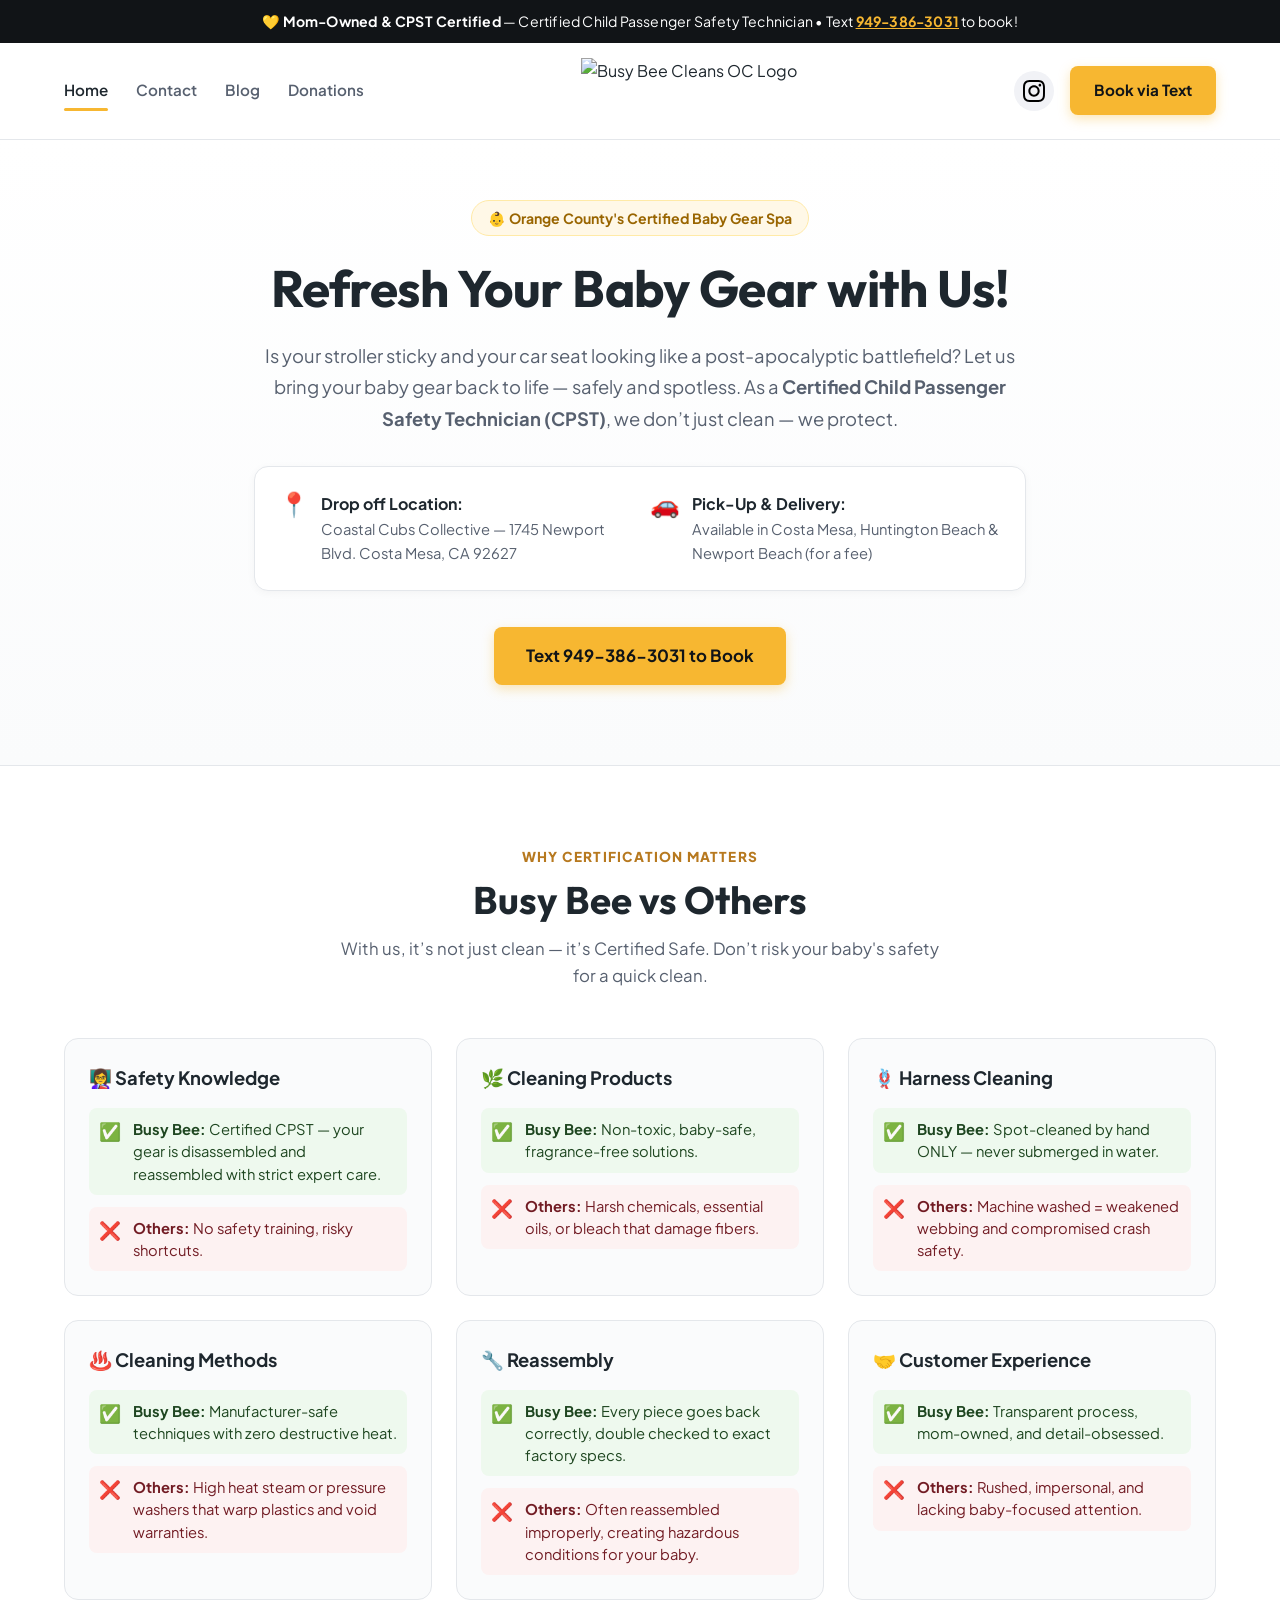
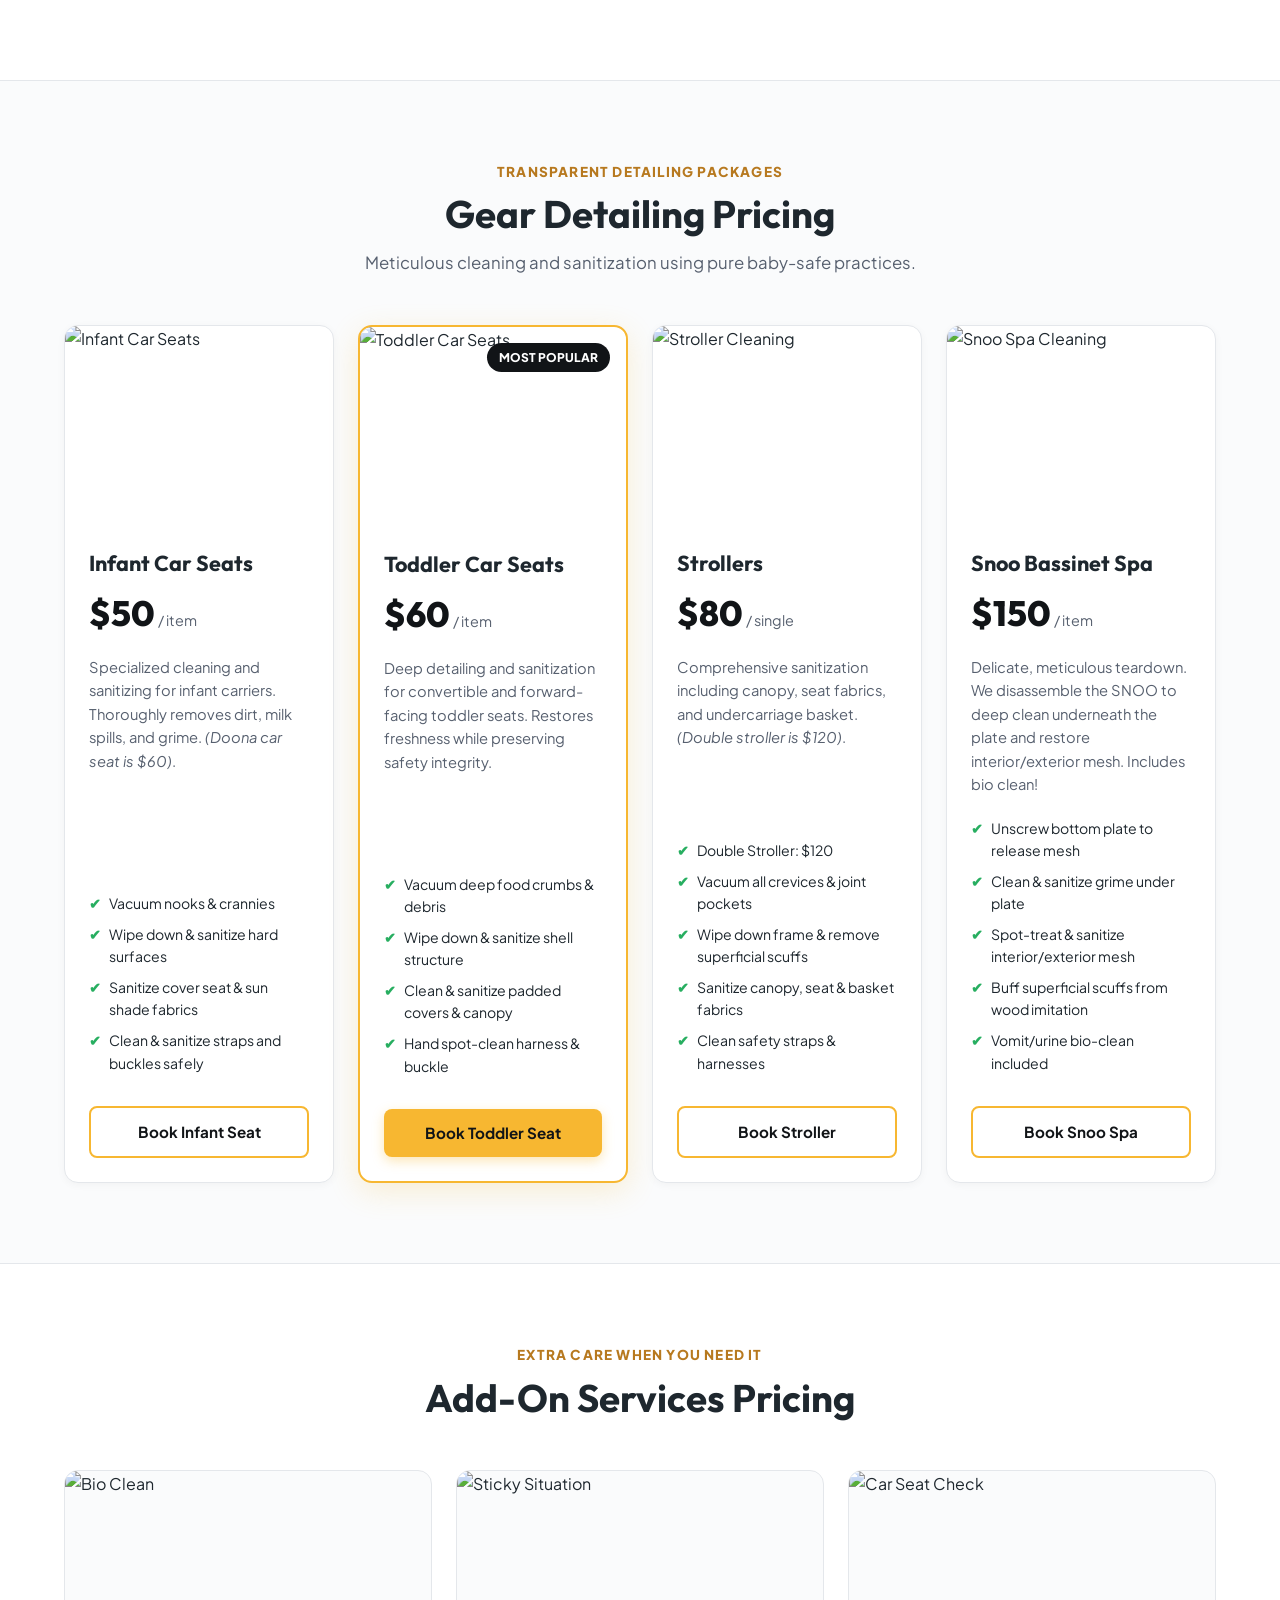
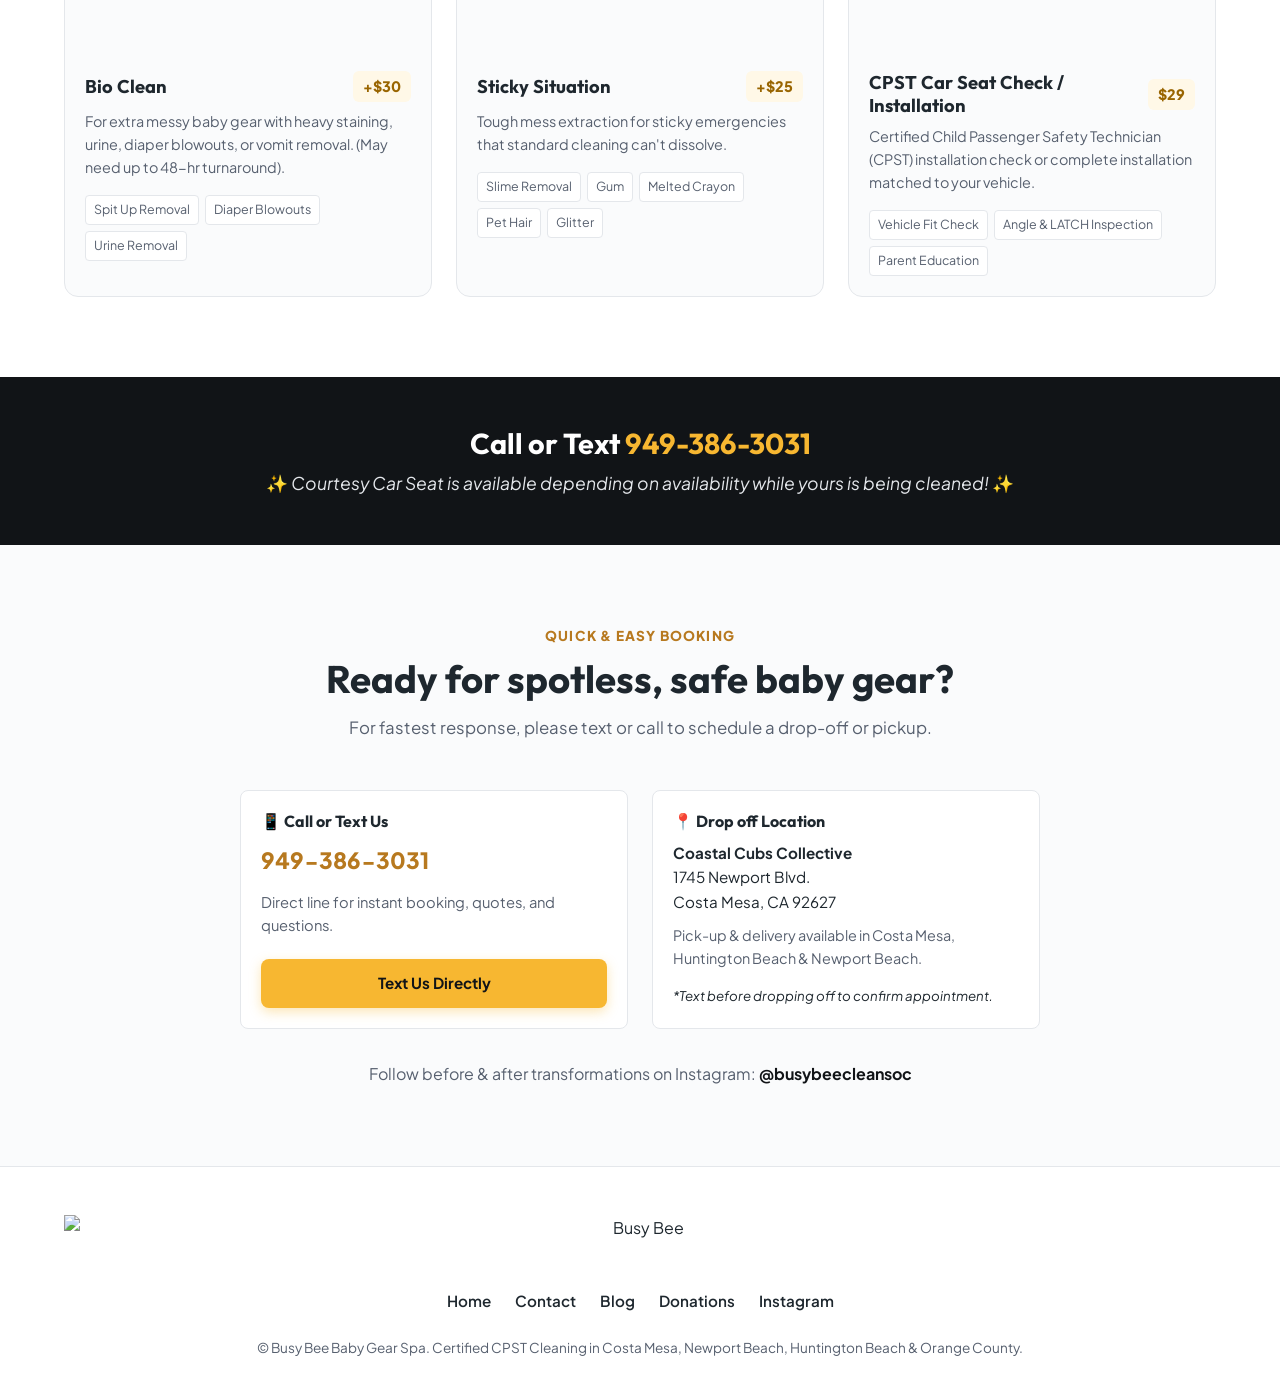
==== index.html @ 7a84a3b1 "Add Microsoft Clarity tracking script" ====
<!DOCTYPE html>
<html lang="en">
<head>
  <meta charset="UTF-8" />
  <meta name="viewport" content="width=device-width, initial-scale=1.0" />
  <title>Busy Bee Baby Gear Spa | Certified Baby Equipment Cleaning Costa Mesa & OC</title>
  <meta name="description" content="Certified CPST baby gear cleaning services in Costa Mesa, Newport Beach, and Huntington Beach. Safe, non-toxic deep cleaning for strollers, car seats, snoos, and cribs." />
  <meta name="keywords" content="baby equipment cleaning, stroller cleaning Costa Mesa, car seat cleaning Orange County, CPST certified cleaning, Snoo cleaning" />
  <link rel="canonical" href="https://busybeecleansoc.com/" />
  
  <!-- Open Graph / Meta -->
  <meta property="og:type" content="website" />
  <meta property="og:url" content="https://busybeecleansoc.com/" />
  <meta property="og:title" content="Busy Bee Baby Gear Spa | Professional Cleaning Services" />
  <meta property="og:description" content="Certified CPST baby gear cleaning services. We use non-toxic, baby-safe products and follow manufacturer-certified safety protocols." />
  <meta property="og:image" content="https://images.unsplash.com/photo-1519689680058-324335c77eba?crop=entropy&cs=tinysrgb&fit=max&fm=jpg&q=80&w=1080" />
  
  <!-- Google tag (gtag.js) -->
  <script async src="https://www.googletagmanager.com/gtag/js?id=G-341BPXDMFZ"></script>
  <script>
    window.dataLayer = window.dataLayer || [];
    function gtag(){dataLayer.push(arguments);}
    gtag('js', new Date());
    gtag('config', 'G-341BPXDMFZ');
  </script>

  <!-- Google Fonts -->
  <link rel="preconnect" href="https://fonts.googleapis.com">
  <link rel="preconnect" href="https://fonts.gstatic.com" crossorigin>
  <link href="https://fonts.googleapis.com/css2?family=Plus+Jakarta+Sans:wght@400;500;600;700;800&family=Outfit:wght@500;600;700;800&display=swap" rel="stylesheet">
  <link rel="stylesheet" href="./styles.css" />

  <!-- Microsoft Clarity -->
  <script type="text/javascript">
    (function(c,l,a,r,i,t,y){
        c[a]=c[a]||function(){(c[a].q=c[a].q||[]).push(arguments)};
        t=l.createElement(r);t.async=1;t.src="https://www.clarity.ms/tag/"+i;
        y=l.getElementsByTagName(r)[0];y.parentNode.insertBefore(t,y);
    })(window, document, "clarity", "script", "ygqtjkkoko");
  </script>
</head>
<body>

  <!-- Top Announcement Bar -->
  <div class="top-announcement">
    <span>💛 <strong>Mom-Owned & CPST Certified</strong> — Certified Child Passenger Safety Technician • Text <a href="tel:9493863031">949-386-3031</a> to book!</span>
  </div>

  <!-- Header -->
  <header class="site-header">
    <div class="header-inner container">
      <nav class="nav-left">
        <a href="./index.html" class="nav-link active">Home</a>
        <a href="./contact.html" class="nav-link">Contact</a>
        <a href="./blog.html" class="nav-link">Blog</a>
        <a href="./donations.html" class="nav-link">Donations</a>
      </nav>
      
      <div class="header-logo">
        <a href="./index.html">
          <img src="https://cdn.durable.co/blocks/28AKVZ2sWDUsj8Bjzr8M0euiRA4vKCiWntNMfsAtan6Ml1AFTPTi9prSGbCgf4ir.png" alt="Busy Bee Cleans OC Logo" class="main-logo" />
        </a>
      </div>

      <div class="header-actions">
        <a href="https://www.instagram.com/busybeecleansoc" target="_blank" rel="noopener" class="social-btn" aria-label="Instagram">
          <svg viewBox="0 0 24 24" width="22" height="22" fill="currentColor">
            <path d="M12 2.163c3.204 0 3.584.012 4.85.07 3.252.148 4.771 1.691 4.919 4.919.058 1.265.069 1.645.069 4.849 0 3.205-.012 3.584-.069 4.849-.149 3.225-1.664 4.771-4.919 4.919-1.266.058-1.644.07-4.85.07-3.204 0-3.584-.012-4.849-.07-3.26-.149-4.771-1.699-4.919-4.92-.058-1.265-.07-1.644-.07-4.849 0-3.204.013-3.583.07-4.849.149-3.227 1.664-4.771 4.919-4.919 1.266-.057 1.645-.069 4.849-.069zm0-2.163c-3.259 0-3.667.014-4.947.072-4.358.2-6.78 2.618-6.98 6.98-.059 1.281-.073 1.689-.073 4.948 0 3.259.014 3.668.072 4.948.2 4.358 2.618 6.78 6.98 6.98 1.281.058 1.689.072 4.948.072 3.259 0 3.668-.014 4.948-.072 4.354-.2 6.782-2.618 6.979-6.98.059-1.28.073-1.689.073-4.948 0-3.259-.014-3.667-.072-4.947-.196-4.354-2.617-6.78-6.979-6.98-1.281-.059-1.69-.073-4.949-.073zm0 5.838c-3.403 0-6.162 2.759-6.162 6.162s2.759 6.163 6.162 6.163 6.162-2.759 6.162-6.163c0-3.403-2.759-6.162-6.162-6.162zm0 10.162c-2.209 0-4-1.79-4-4 0-2.209 1.791-4 4-4s4 1.791 4 4c0 2.21-1.791 4-4 4zm6.406-11.845c-.796 0-1.441.645-1.441 1.44s.645 1.44 1.441 1.44c.795 0 1.439-.645 1.439-1.44s-.644-1.44-1.439-1.44z"/>
          </svg>
        </a>
        <a href="sms:9493863031" class="btn btn-primary">Book via Text</a>
        <button class="mobile-toggle" aria-label="Toggle menu" onclick="toggleMenu()">
          <span></span><span></span><span></span>
        </button>
      </div>
    </div>
  </header>

  <!-- Mobile Drawer -->
  <div id="mobile-menu" class="mobile-menu">
    <a href="./index.html" class="mobile-nav-link">Home</a>
    <a href="./contact.html" class="mobile-nav-link">Contact</a>
    <a href="./blog.html" class="mobile-nav-link">Blog</a>
    <a href="./donations.html" class="mobile-nav-link">Donations</a>
    <a href="tel:9493863031" class="btn btn-primary mt-4">Call / Text 949-386-3031</a>
  </div>

  <!-- Hero Section -->
  <section class="hero-section">
    <div class="container hero-content">
      <div class="hero-badge">👶 Orange County's Certified Baby Gear Spa</div>
      <h1 class="hero-title">Refresh Your Baby Gear with Us!</h1>
      <p class="hero-subtitle">
        Is your stroller sticky and your car seat looking like a post-apocalyptic battlefield? 
        Let us bring your baby gear back to life — safely and spotless. As a <strong>Certified Child Passenger Safety Technician (CPST)</strong>, 
        we don’t just clean — we protect.
      </p>

      <div class="hero-details-card">
        <div class="detail-item">
          <div class="detail-icon">📍</div>
          <div>
            <strong>Drop off Location:</strong>
            <p>Coastal Cubs Collective — 1745 Newport Blvd. Costa Mesa, CA 92627</p>
          </div>
        </div>
        <div class="detail-item">
          <div class="detail-icon">🚗</div>
          <div>
            <strong>Pick-Up & Delivery:</strong>
            <p>Available in Costa Mesa, Huntington Beach & Newport Beach (for a fee)</p>
          </div>
        </div>
      </div>

      <div class="hero-cta-group">
        <a href="sms:9493863031" class="btn btn-primary btn-large">Text 949-386-3031 to Book</a>
      </div>
    </div>
  </section>

  <!-- Value Comparison: Busy Bee vs Others -->
  <section class="section comparison-section">
    <div class="container">
      <div class="section-heading text-center">
        <span class="eyebrow">Why Certification Matters</span>
        <h2>Busy Bee vs Others</h2>
        <p class="section-desc">With us, it’s not just clean — it’s Certified Safe. Don’t risk your baby's safety for a quick clean.</p>
      </div>

      <div class="comparison-grid">
        <div class="comp-card">
          <div class="comp-header">👩‍🏫 Safety Knowledge</div>
          <div class="comp-row row-good">
            <span class="icon">✅</span>
            <div><strong>Busy Bee:</strong> Certified CPST — your gear is disassembled and reassembled with strict expert care.</div>
          </div>
          <div class="comp-row row-bad">
            <span class="icon">❌</span>
            <div><strong>Others:</strong> No safety training, risky shortcuts.</div>
          </div>
        </div>

        <div class="comp-card">
          <div class="comp-header">🌿 Cleaning Products</div>
          <div class="comp-row row-good">
            <span class="icon">✅</span>
            <div><strong>Busy Bee:</strong> Non-toxic, baby-safe, fragrance-free solutions.</div>
          </div>
          <div class="comp-row row-bad">
            <span class="icon">❌</span>
            <div><strong>Others:</strong> Harsh chemicals, essential oils, or bleach that damage fibers.</div>
          </div>
        </div>

        <div class="comp-card">
          <div class="comp-header">🪢 Harness Cleaning</div>
          <div class="comp-row row-good">
            <span class="icon">✅</span>
            <div><strong>Busy Bee:</strong> Spot-cleaned by hand ONLY — never submerged in water.</div>
          </div>
          <div class="comp-row row-bad">
            <span class="icon">❌</span>
            <div><strong>Others:</strong> Machine washed = weakened webbing and compromised crash safety.</div>
          </div>
        </div>

        <div class="comp-card">
          <div class="comp-header">♨️ Cleaning Methods</div>
          <div class="comp-row row-good">
            <span class="icon">✅</span>
            <div><strong>Busy Bee:</strong> Manufacturer-safe techniques with zero destructive heat.</div>
          </div>
          <div class="comp-row row-bad">
            <span class="icon">❌</span>
            <div><strong>Others:</strong> High heat steam or pressure washers that warp plastics and void warranties.</div>
          </div>
        </div>

        <div class="comp-card">
          <div class="comp-header">🔧 Reassembly</div>
          <div class="comp-row row-good">
            <span class="icon">✅</span>
            <div><strong>Busy Bee:</strong> Every piece goes back correctly, double checked to exact factory specs.</div>
          </div>
          <div class="comp-row row-bad">
            <span class="icon">❌</span>
            <div><strong>Others:</strong> Often reassembled improperly, creating hazardous conditions for your baby.</div>
          </div>
        </div>

        <div class="comp-card">
          <div class="comp-header">🤝 Customer Experience</div>
          <div class="comp-row row-good">
            <span class="icon">✅</span>
            <div><strong>Busy Bee:</strong> Transparent process, mom-owned, and detail-obsessed.</div>
          </div>
          <div class="comp-row row-bad">
            <span class="icon">❌</span>
            <div><strong>Others:</strong> Rushed, impersonal, and lacking baby-focused attention.</div>
          </div>
        </div>
      </div>
    </div>
  </section>

  <!-- Pricing: Gear Detailing -->
  <section class="section pricing-section" id="pricing">
    <div class="container">
      <div class="section-heading text-center">
        <span class="eyebrow">Transparent Detailing Packages</span>
        <h2>Gear Detailing Pricing</h2>
        <p class="section-desc">Meticulous cleaning and sanitization using pure baby-safe practices.</p>
      </div>

      <div class="pricing-grid">
        <!-- Infant Car Seat -->
        <div class="pricing-card">
          <div class="card-image-wrap">
            <img src="https://cdn.durable.co/blocks/d2jjRjwr4t1OTMLpXF4YUn6odk3sDt5ne4HqiVOfdQAxoqMBMV0mCnWpYbmm5xbf.jpg" alt="Infant Car Seats" loading="lazy" />
          </div>
          <div class="card-body">
            <h3>Infant Car Seats</h3>
            <div class="price-tag"><span class="amount">$50</span> <span class="unit">/ item</span></div>
            <p class="card-desc">
              Specialized cleaning and sanitizing for infant carriers. Thoroughly removes dirt, milk spills, and grime. <em>(Doona car seat is $60)</em>.
            </p>
            <ul class="feature-list">
              <li><span>✔</span> Vacuum nooks & crannies</li>
              <li><span>✔</span> Wipe down & sanitize hard surfaces</li>
              <li><span>✔</span> Sanitize cover seat & sun shade fabrics</li>
              <li><span>✔</span> Clean & sanitize straps and buckles safely</li>
            </ul>
            <a href="sms:9493863031" class="btn btn-outline">Book Infant Seat</a>
          </div>
        </div>

        <!-- Toddler Car Seats (Popular) -->
        <div class="pricing-card popular">
          <div class="popular-badge">Most Popular</div>
          <div class="card-image-wrap">
            <img src="https://cdn.durable.co/blocks/1eOymMczJIuN725jxO0U2B8nxcJRxAngTensGQr8ImIXENREZgV48aEiQdgNBwCC.jpg" alt="Toddler Car Seats" loading="lazy" />
          </div>
          <div class="card-body">
            <h3>Toddler Car Seats</h3>
            <div class="price-tag"><span class="amount">$60</span> <span class="unit">/ item</span></div>
            <p class="card-desc">
              Deep detailing and sanitization for convertible and forward-facing toddler seats. Restores freshness while preserving safety integrity.
            </p>
            <ul class="feature-list">
              <li><span>✔</span> Vacuum deep food crumbs & debris</li>
              <li><span>✔</span> Wipe down & sanitize shell structure</li>
              <li><span>✔</span> Clean & sanitize padded covers & canopy</li>
              <li><span>✔</span> Hand spot-clean harness & buckle</li>
            </ul>
            <a href="sms:9493863031" class="btn btn-primary">Book Toddler Seat</a>
          </div>
        </div>

        <!-- Strollers -->
        <div class="pricing-card">
          <div class="card-image-wrap">
            <img src="https://cdn.durable.co/shutterstock/33AwaLnCuQPc9W00zqOV2bwp4Wi4vW8etKSN3DlF9SyJN85ew8olM14us7FgpLUx.jpeg" alt="Stroller Cleaning" loading="lazy" />
          </div>
          <div class="card-body">
            <h3>Strollers</h3>
            <div class="price-tag"><span class="amount">$80</span> <span class="unit">/ single</span></div>
            <p class="card-desc">
              Comprehensive sanitization including canopy, seat fabrics, and undercarriage basket. <em>(Double stroller is $120)</em>.
            </p>
            <ul class="feature-list">
              <li><span>✔</span> Double Stroller: $120</li>
              <li><span>✔</span> Vacuum all crevices & joint pockets</li>
              <li><span>✔</span> Wipe down frame & remove superficial scuffs</li>
              <li><span>✔</span> Sanitize canopy, seat & basket fabrics</li>
              <li><span>✔</span> Clean safety straps & harnesses</li>
            </ul>
            <a href="sms:9493863031" class="btn btn-outline">Book Stroller</a>
          </div>
        </div>

        <!-- Snoo -->
        <div class="pricing-card">
          <div class="card-image-wrap">
            <img src="https://cdn.durable.co/blocks/27ftKkKa0TwrlsmPWKxcFL5yUzgQ2AdTF2jegET4Aws0MLjSxGfGQswszTuFN6gg.jpg" alt="Snoo Spa Cleaning" loading="lazy" />
          </div>
          <div class="card-body">
            <h3>Snoo Bassinet Spa</h3>
            <div class="price-tag"><span class="amount">$150</span> <span class="unit">/ item</span></div>
            <p class="card-desc">
              Delicate, meticulous teardown. We disassemble the SNOO to deep clean underneath the plate and restore interior/exterior mesh. Includes bio clean!
            </p>
            <ul class="feature-list">
              <li><span>✔</span> Unscrew bottom plate to release mesh</li>
              <li><span>✔</span> Clean & sanitize grime under plate</li>
              <li><span>✔</span> Spot-treat & sanitize interior/exterior mesh</li>
              <li><span>✔</span> Buff superficial scuffs from wood imitation</li>
              <li><span>✔</span> Vomit/urine bio-clean included</li>
            </ul>
            <a href="sms:9493863031" class="btn btn-outline">Book Snoo Spa</a>
          </div>
        </div>
      </div>
    </div>
  </section>

  <!-- Add-On Services -->
  <section class="section addons-section">
    <div class="container">
      <div class="section-heading text-center">
        <span class="eyebrow">Extra Care When You Need It</span>
        <h2>Add-On Services Pricing</h2>
      </div>

      <div class="addons-grid">
        <div class="addon-card">
          <div class="addon-img">
            <img src="https://cdn.durable.co/shutterstock/2eyTyYD7MXh7r5wW90yB9PFDH2bBXr9usQzQE4IgHAVuxyK82yzMaTs9ADekj2Y5.jpeg" alt="Bio Clean" loading="lazy" />
          </div>
          <div class="addon-info">
            <div class="addon-top">
              <h4>Bio Clean</h4>
              <span class="badge-price">+$30</span>
            </div>
            <p>For extra messy baby gear with heavy staining, urine, diaper blowouts, or vomit removal. (May need up to 48-hr turnaround).</p>
            <div class="tags">
              <span>Spit Up Removal</span>
              <span>Diaper Blowouts</span>
              <span>Urine Removal</span>
            </div>
          </div>
        </div>

        <div class="addon-card">
          <div class="addon-img">
            <img src="https://cdn.durable.co/shutterstock/1sl7xJdssZnuFZi3bnlN9O4yhsyWcHH90nHULEPbmAgEFvAHXUHg04d9ld9toAVp.jpeg" alt="Sticky Situation" loading="lazy" />
          </div>
          <div class="addon-info">
            <div class="addon-top">
              <h4>Sticky Situation</h4>
              <span class="badge-price">+$25</span>
            </div>
            <p>Tough mess extraction for sticky emergencies that standard cleaning can't dissolve.</p>
            <div class="tags">
              <span>Slime Removal</span>
              <span>Gum</span>
              <span>Melted Crayon</span>
              <span>Pet Hair</span>
              <span>Glitter</span>
            </div>
          </div>
        </div>

        <div class="addon-card">
          <div class="addon-img">
            <img src="https://cdn.durable.co/getty/27nIFWDNo3VWvzxk5gu3bMCJnEpG0WJCSCRUZNAVEUyLbUqHy0ffRnuZiEShe6kM.jpeg" alt="Car Seat Check" loading="lazy" />
          </div>
          <div class="addon-info">
            <div class="addon-top">
              <h4>CPST Car Seat Check / Installation</h4>
              <span class="badge-price">$29</span>
            </div>
            <p>Certified Child Passenger Safety Technician (CPST) installation check or complete installation matched to your vehicle.</p>
            <div class="tags">
              <span>Vehicle Fit Check</span>
              <span>Angle & LATCH Inspection</span>
              <span>Parent Education</span>
            </div>
          </div>
        </div>
      </div>
    </div>
  </section>

  <!-- Courtesy Banner -->
  <section class="courtesy-banner">
    <div class="container text-center">
      <h3>Call or Text <a href="tel:9493863031">949-386-3031</a></h3>
      <p>✨ <em>Courtesy Car Seat is available depending on availability while yours is being cleaned!</em> ✨</p>
    </div>
  </section>

  <!-- Contact & Dropoff -->
  <section class="section contact-section" id="contact">
    <div class="container">
      <div class="section-heading text-center">
        <span class="eyebrow">Quick & Easy Booking</span>
        <h2>Ready for spotless, safe baby gear?</h2>
        <p class="section-desc">For fastest response, please text or call to schedule a drop-off or pickup.</p>
      </div>

      <div style="max-width: 800px; margin: 0 auto; display: grid; grid-template-columns: repeat(auto-fit, minmax(280px, 1fr)); gap: 24px;">
        <div class="contact-box" style="margin-bottom: 0; display: flex; flex-direction: column; justify-content: space-between;">
          <div>
            <h4>📱 Call or Text Us</h4>
            <p style="font-size: 1.4rem; font-weight: 800; margin: 12px 0;"><a href="tel:9493863031" style="color: #b7791f;">949-386-3031</a></p>
            <p style="color: var(--text-muted); font-size: 0.92rem;">Direct line for instant booking, quotes, and questions.</p>
          </div>
          <div style="margin-top: 16px;">
            <a href="sms:9493863031" class="btn btn-primary btn-block">Text Us Directly</a>
          </div>
        </div>

        <div class="contact-box" style="margin-bottom: 0;">
          <h4>📍 Drop off Location</h4>
          <p style="margin: 10px 0;"><strong>Coastal Cubs Collective</strong><br>1745 Newport Blvd.<br>Costa Mesa, CA 92627</p>
          <p style="color: var(--text-muted); font-size: 0.9rem; margin-bottom: 12px;">
            Pick-up & delivery available in Costa Mesa, Huntington Beach & Newport Beach.
          </p>
          <small><em>*Text before dropping off to confirm appointment.</em></small>
        </div>
      </div>

      <div class="text-center" style="margin-top: 32px;">
        <p style="font-size: 1rem; color: var(--text-muted);">
          Follow before & after transformations on Instagram: 
          <a href="https://www.instagram.com/busybeecleansoc" target="_blank" rel="noopener" style="font-weight: 700; color: #111417;">@busybeecleansoc</a>
        </p>
      </div>
    </div>
  </section>

  <!-- Footer -->
  <footer class="site-footer">
    <div class="container footer-content">
      <img src="https://cdn.durable.co/blocks/28AKVZ2sWDUsj8Bjzr8M0euiRA4vKCiWntNMfsAtan6Ml1AFTPTi9prSGbCgf4ir.png" alt="Busy Bee" class="footer-logo" />
      <div class="footer-links">
        <a href="./index.html">Home</a>
        <a href="./contact.html">Contact</a>
        <a href="./blog.html">Blog</a>
        <a href="./donations.html">Donations</a>
        <a href="https://instagram.com/busybeecleansoc" target="_blank" rel="noopener">Instagram</a>
      </div>
      <p class="footer-copy">© Busy Bee Baby Gear Spa. Certified CPST Cleaning in Costa Mesa, Newport Beach, Huntington Beach & Orange County.</p>
    </div>
  </footer>

  <script src="./script.js"></script>
</body>
</html>
---- styles.css ----
/* =========================================================
   Design System & Modern Styling for Busy Bee Cleans OC
   ========================================================= */

:root {
  --primary-color: #f7b731;
  --primary-hover: #e1a320;
  --primary-light: #fff8e7;
  --text-main: #1e272e;
  --text-muted: #57606f;
  --bg-page: #fafbfc;
  --bg-surface: #ffffff;
  --border-color: #e4e7eb;
  --badge-bg: #fff3cd;
  --badge-text: #856404;
  --accent-dark: #1e2022;
  --radius-sm: 8px;
  --radius-md: 14px;
  --radius-lg: 24px;
  --shadow-sm: 0 2px 8px rgba(0, 0, 0, 0.04);
  --shadow-md: 0 8px 24px rgba(0, 0, 0, 0.08);
  --shadow-lg: 0 16px 40px rgba(0, 0, 0, 0.12);
  --transition: all 0.25s ease-in-out;
}

*, *::before, *::after {
  box-sizing: border-box;
  margin: 0;
  padding: 0;
}

body {
  font-family: 'Plus Jakarta Sans', -apple-system, BlinkMacSystemFont, sans-serif;
  color: var(--text-main);
  background-color: var(--bg-page);
  line-height: 1.6;
  -webkit-font-smoothing: antialiased;
}

h1, h2, h3, h4 {
  font-family: 'Outfit', sans-serif;
  font-weight: 700;
  color: var(--text-main);
  line-height: 1.25;
}

a {
  color: inherit;
  text-decoration: none;
  transition: var(--transition);
}

img {
  max-width: 100%;
  display: block;
}

.container {
  width: 100%;
  max-width: 1200px;
  margin: 0 auto;
  padding: 0 24px;
}

/* --- Top Announcement --- */
.top-announcement {
  background: #111417;
  color: #ffffff;
  font-size: 0.88rem;
  padding: 10px 16px;
  text-align: center;
  letter-spacing: 0.2px;
}
.top-announcement a {
  color: var(--primary-color);
  font-weight: 700;
  text-decoration: underline;
}

/* --- Header --- */
.site-header {
  background: rgba(255, 255, 255, 0.95);
  backdrop-filter: blur(10px);
  position: sticky;
  top: 0;
  z-index: 100;
  border-bottom: 1px solid var(--border-color);
}
.header-inner {
  display: flex;
  align-items: center;
  justify-content: space-between;
  height: 96px;
}
.nav-left {
  display: flex;
  gap: 28px;
}
.nav-link {
  font-weight: 600;
  font-size: 0.95rem;
  color: var(--text-muted);
  position: relative;
  padding: 8px 0;
}
.nav-link:hover, .nav-link.active {
  color: var(--text-main);
}
.nav-link.active::after {
  content: '';
  position: absolute;
  bottom: 0;
  left: 0;
  width: 100%;
  height: 3px;
  background: var(--primary-color);
  border-radius: 2px;
}
.main-logo {
  height: 65px;
  object-fit: contain;
}
.header-actions {
  display: flex;
  align-items: center;
  gap: 16px;
}
.social-btn {
  display: inline-flex;
  align-items: center;
  justify-content: center;
  width: 40px;
  height: 40px;
  border-radius: 50%;
  background: #f1f2f6;
  color: #000;
  transition: var(--transition);
}
.social-btn:hover {
  background: #e4e7eb;
  transform: translateY(-2px);
}
.mobile-toggle {
  display: none;
  background: none;
  border: none;
  cursor: pointer;
  padding: 8px;
}
.mobile-toggle span {
  display: block;
  width: 24px;
  height: 2.5px;
  background: var(--text-main);
  margin: 5px 0;
  border-radius: 2px;
}

/* Mobile Menu */
.mobile-menu {
  display: none;
  flex-direction: column;
  background: #ffffff;
  padding: 24px;
  border-bottom: 1px solid var(--border-color);
}
.mobile-menu.open {
  display: flex;
}
.mobile-nav-link {
  padding: 12px 0;
  font-size: 1.1rem;
  font-weight: 600;
  border-bottom: 1px solid #f1f2f6;
}

/* --- Buttons --- */
.btn {
  display: inline-flex;
  align-items: center;
  justify-content: center;
  padding: 12px 24px;
  border-radius: var(--radius-sm);
  font-weight: 700;
  font-size: 0.95rem;
  cursor: pointer;
  border: none;
  transition: var(--transition);
}
.btn-primary {
  background: var(--primary-color);
  color: #111417;
  box-shadow: 0 4px 12px rgba(247, 183, 49, 0.35);
}
.btn-primary:hover {
  background: var(--primary-hover);
  transform: translateY(-2px);
  box-shadow: 0 6px 18px rgba(247, 183, 49, 0.45);
}
.btn-secondary {
  background: #f1f2f6;
  color: var(--text-main);
}
.btn-secondary:hover {
  background: #e4e7eb;
}
.btn-outline {
  background: transparent;
  border: 2px solid var(--primary-color);
  color: #111417;
}
.btn-outline:hover {
  background: var(--primary-color);
}
.btn-large {
  padding: 16px 32px;
  font-size: 1.05rem;
}
.btn-block {
  width: 100%;
}

/* --- Hero Section --- */
.hero-section {
  padding: 60px 0 80px;
  background: linear-gradient(180deg, #ffffff 0%, var(--bg-page) 100%);
  text-align: center;
}
.hero-content {
  max-width: 820px;
}
.hero-badge {
  display: inline-block;
  background: var(--primary-light);
  color: #996500;
  border: 1px solid #ffeaa7;
  font-weight: 700;
  font-size: 0.88rem;
  padding: 6px 16px;
  border-radius: 50px;
  margin-bottom: 20px;
}
.hero-title {
  font-size: 3.2rem;
  letter-spacing: -0.5px;
  margin-bottom: 20px;
}
.hero-subtitle {
  font-size: 1.15rem;
  color: var(--text-muted);
  line-height: 1.7;
  margin-bottom: 32px;
}
.hero-details-card {
  background: #ffffff;
  border: 1px solid var(--border-color);
  border-radius: var(--radius-md);
  padding: 24px;
  margin: 0 auto 36px;
  display: grid;
  grid-template-columns: 1fr 1fr;
  gap: 20px;
  text-align: left;
  box-shadow: var(--shadow-sm);
}
.detail-item {
  display: flex;
  gap: 12px;
  align-items: flex-start;
}
.detail-icon {
  font-size: 1.5rem;
  line-height: 1;
}
.detail-item p {
  color: var(--text-muted);
  font-size: 0.92rem;
  margin-top: 2px;
}
.hero-cta-group {
  display: flex;
  justify-content: center;
  gap: 16px;
  flex-wrap: wrap;
}

/* --- Common Sections --- */
.section {
  padding: 80px 0;
}
.section-heading {
  margin-bottom: 48px;
}
.text-center {
  text-align: center;
}
.eyebrow {
  display: block;
  text-transform: uppercase;
  font-size: 0.85rem;
  font-weight: 800;
  letter-spacing: 1.2px;
  color: #b7791f;
  margin-bottom: 8px;
}
.section-heading h2 {
  font-size: 2.4rem;
  margin-bottom: 12px;
}
.section-desc {
  color: var(--text-muted);
  font-size: 1.05rem;
  max-width: 620px;
  margin: 0 auto;
}

/* --- Comparison Section --- */
.comparison-section {
  background: #ffffff;
  border-top: 1px solid var(--border-color);
  border-bottom: 1px solid var(--border-color);
}
.comparison-grid {
  display: grid;
  grid-template-columns: repeat(auto-fit, minmax(320px, 1fr));
  gap: 24px;
}
.comp-card {
  background: var(--bg-page);
  border: 1px solid var(--border-color);
  border-radius: var(--radius-md);
  padding: 24px;
}
.comp-header {
  font-weight: 700;
  font-size: 1.15rem;
  margin-bottom: 16px;
  color: var(--text-main);
}
.comp-row {
  display: flex;
  gap: 12px;
  font-size: 0.92rem;
  margin-bottom: 12px;
  line-height: 1.5;
}
.comp-row .icon {
  font-size: 1.1rem;
  flex-shrink: 0;
}
.row-good {
  color: #1e4620;
  background: #eef9ee;
  padding: 10px;
  border-radius: var(--radius-sm);
}
.row-bad {
  color: #721c24;
  background: #fdf2f2;
  padding: 10px;
  border-radius: var(--radius-sm);
  margin-bottom: 0;
}

/* --- Pricing Section --- */
.pricing-grid {
  display: grid;
  grid-template-columns: repeat(auto-fit, minmax(260px, 1fr));
  gap: 24px;
  align-items: stretch;
}
.pricing-card {
  background: #ffffff;
  border: 1px solid var(--border-color);
  border-radius: var(--radius-md);
  overflow: hidden;
  display: flex;
  flex-direction: column;
  transition: var(--transition);
  position: relative;
  box-shadow: var(--shadow-sm);
}
.pricing-card:hover {
  transform: translateY(-6px);
  box-shadow: var(--shadow-md);
}
.pricing-card.popular {
  border: 2px solid var(--primary-color);
  box-shadow: 0 8px 30px rgba(247, 183, 49, 0.2);
}
.popular-badge {
  position: absolute;
  top: 16px;
  right: 16px;
  background: #111417;
  color: #fff;
  font-size: 0.75rem;
  font-weight: 800;
  text-transform: uppercase;
  padding: 5px 12px;
  border-radius: 50px;
  z-index: 2;
}
.card-image-wrap {
  height: 200px;
  overflow: hidden;
  position: relative;
}
.card-image-wrap img {
  width: 100%;
  height: 100%;
  object-fit: cover;
  transition: transform 0.4s ease;
}
.pricing-card:hover .card-image-wrap img {
  transform: scale(1.05);
}
.card-body {
  padding: 24px;
  display: flex;
  flex-direction: column;
  flex-grow: 1;
}
.card-body h3 {
  font-size: 1.35rem;
  margin-bottom: 8px;
}
.price-tag {
  margin-bottom: 14px;
}
.price-tag .amount {
  font-family: 'Outfit', sans-serif;
  font-size: 2.2rem;
  font-weight: 800;
  color: #111417;
}
.price-tag .unit {
  font-size: 0.9rem;
  color: var(--text-muted);
}
.card-desc {
  font-size: 0.92rem;
  color: var(--text-muted);
  margin-bottom: 20px;
  flex-grow: 1;
}
.feature-list {
  list-style: none;
  margin-bottom: 24px;
}
.feature-list li {
  font-size: 0.88rem;
  margin-bottom: 8px;
  display: flex;
  align-items: flex-start;
  gap: 8px;
  color: var(--text-main);
}
.feature-list li span {
  color: #27ae60;
  font-weight: 800;
}

/* --- Add-ons --- */
.addons-section {
  background: #ffffff;
  border-top: 1px solid var(--border-color);
}
.addons-grid {
  display: grid;
  grid-template-columns: repeat(auto-fit, minmax(320px, 1fr));
  gap: 24px;
}
.addon-card {
  background: var(--bg-page);
  border: 1px solid var(--border-color);
  border-radius: var(--radius-md);
  overflow: hidden;
  display: flex;
  flex-direction: column;
}
.addon-img {
  height: 180px;
}
.addon-img img {
  width: 100%;
  height: 100%;
  object-fit: cover;
}
.addon-info {
  padding: 20px;
}
.addon-top {
  display: flex;
  justify-content: space-between;
  align-items: center;
  margin-bottom: 8px;
}
.addon-top h4 {
  font-size: 1.15rem;
}
.badge-price {
  background: var(--primary-light);
  color: #996500;
  font-weight: 800;
  padding: 4px 10px;
  border-radius: 6px;
  font-size: 0.9rem;
}
.addon-info p {
  color: var(--text-muted);
  font-size: 0.9rem;
  margin-bottom: 16px;
}
.tags {
  display: flex;
  flex-wrap: wrap;
  gap: 6px;
}
.tags span {
  background: #ffffff;
  border: 1px solid var(--border-color);
  padding: 4px 8px;
  border-radius: 4px;
  font-size: 0.78rem;
  color: var(--text-muted);
}

/* --- Courtesy Banner --- */
.courtesy-banner {
  background: #111417;
  color: #ffffff;
  padding: 48px 0;
}
.courtesy-banner h3 {
  color: #ffffff;
  font-size: 1.8rem;
  margin-bottom: 8px;
}
.courtesy-banner h3 a {
  color: var(--primary-color);
}
.courtesy-banner p {
  font-size: 1.1rem;
  color: #e4e7eb;
}

/* --- Contact Section --- */
.contact-section {
  background: var(--bg-page);
}
.contact-layout {
  display: grid;
  grid-template-columns: 1fr 1fr;
  gap: 48px;
  align-items: flex-start;
}
.contact-text h2 {
  font-size: 2.2rem;
  margin-bottom: 16px;
}
.contact-text p {
  font-size: 1.05rem;
  color: var(--text-muted);
  margin-bottom: 24px;
}
.contact-box {
  background: #ffffff;
  border: 1px solid var(--border-color);
  border-radius: var(--radius-sm);
  padding: 20px;
  margin-bottom: 16px;
}
.contact-box h4 {
  margin-bottom: 6px;
}
.contact-box p {
  margin-bottom: 4px;
  color: var(--text-main);
  font-size: 0.95rem;
}
.contact-form-wrap {
  background: #ffffff;
  border: 1px solid var(--border-color);
  border-radius: var(--radius-md);
  padding: 36px;
  box-shadow: var(--shadow-sm);
}
.contact-form-wrap h3 {
  font-size: 1.5rem;
  margin-bottom: 20px;
}
.form-group {
  margin-bottom: 16px;
}
.form-group label {
  display: block;
  font-size: 0.88rem;
  font-weight: 600;
  margin-bottom: 6px;
}
.form-group input,
.form-group textarea {
  width: 100%;
  padding: 12px 16px;
  border: 1px solid var(--border-color);
  background: #f8f9fa;
  border-radius: var(--radius-sm);
  font-family: inherit;
  font-size: 0.95rem;
  transition: var(--transition);
}
.form-group input:focus,
.form-group textarea:focus {
  outline: none;
  background: #ffffff;
  border-color: var(--primary-color);
  box-shadow: 0 0 0 3px rgba(247, 183, 49, 0.2);
}
.form-status {
  margin-top: 14px;
  font-size: 0.9rem;
  text-align: center;
}

/* --- Footer --- */
.site-footer {
  background: #ffffff;
  border-top: 1px solid var(--border-color);
  padding: 48px 0 32px;
  text-align: center;
}
.footer-logo {
  height: 54px;
  margin: 0 auto 20px;
  object-fit: contain;
}
.footer-links {
  display: flex;
  justify-content: center;
  gap: 24px;
  margin-bottom: 24px;
  flex-wrap: wrap;
  font-weight: 600;
  font-size: 0.95rem;
}
.footer-copy {
  color: var(--text-muted);
  font-size: 0.85rem;
}

/* --- Responsive Adjustments --- */
@media (max-width: 900px) {
  .nav-left {
    display: none;
  }
  .mobile-toggle {
    display: block;
  }
  .hero-title {
    font-size: 2.2rem;
  }
  .hero-details-card {
    grid-template-columns: 1fr;
  }
  .contact-layout {
    grid-template-columns: 1fr;
  }
}
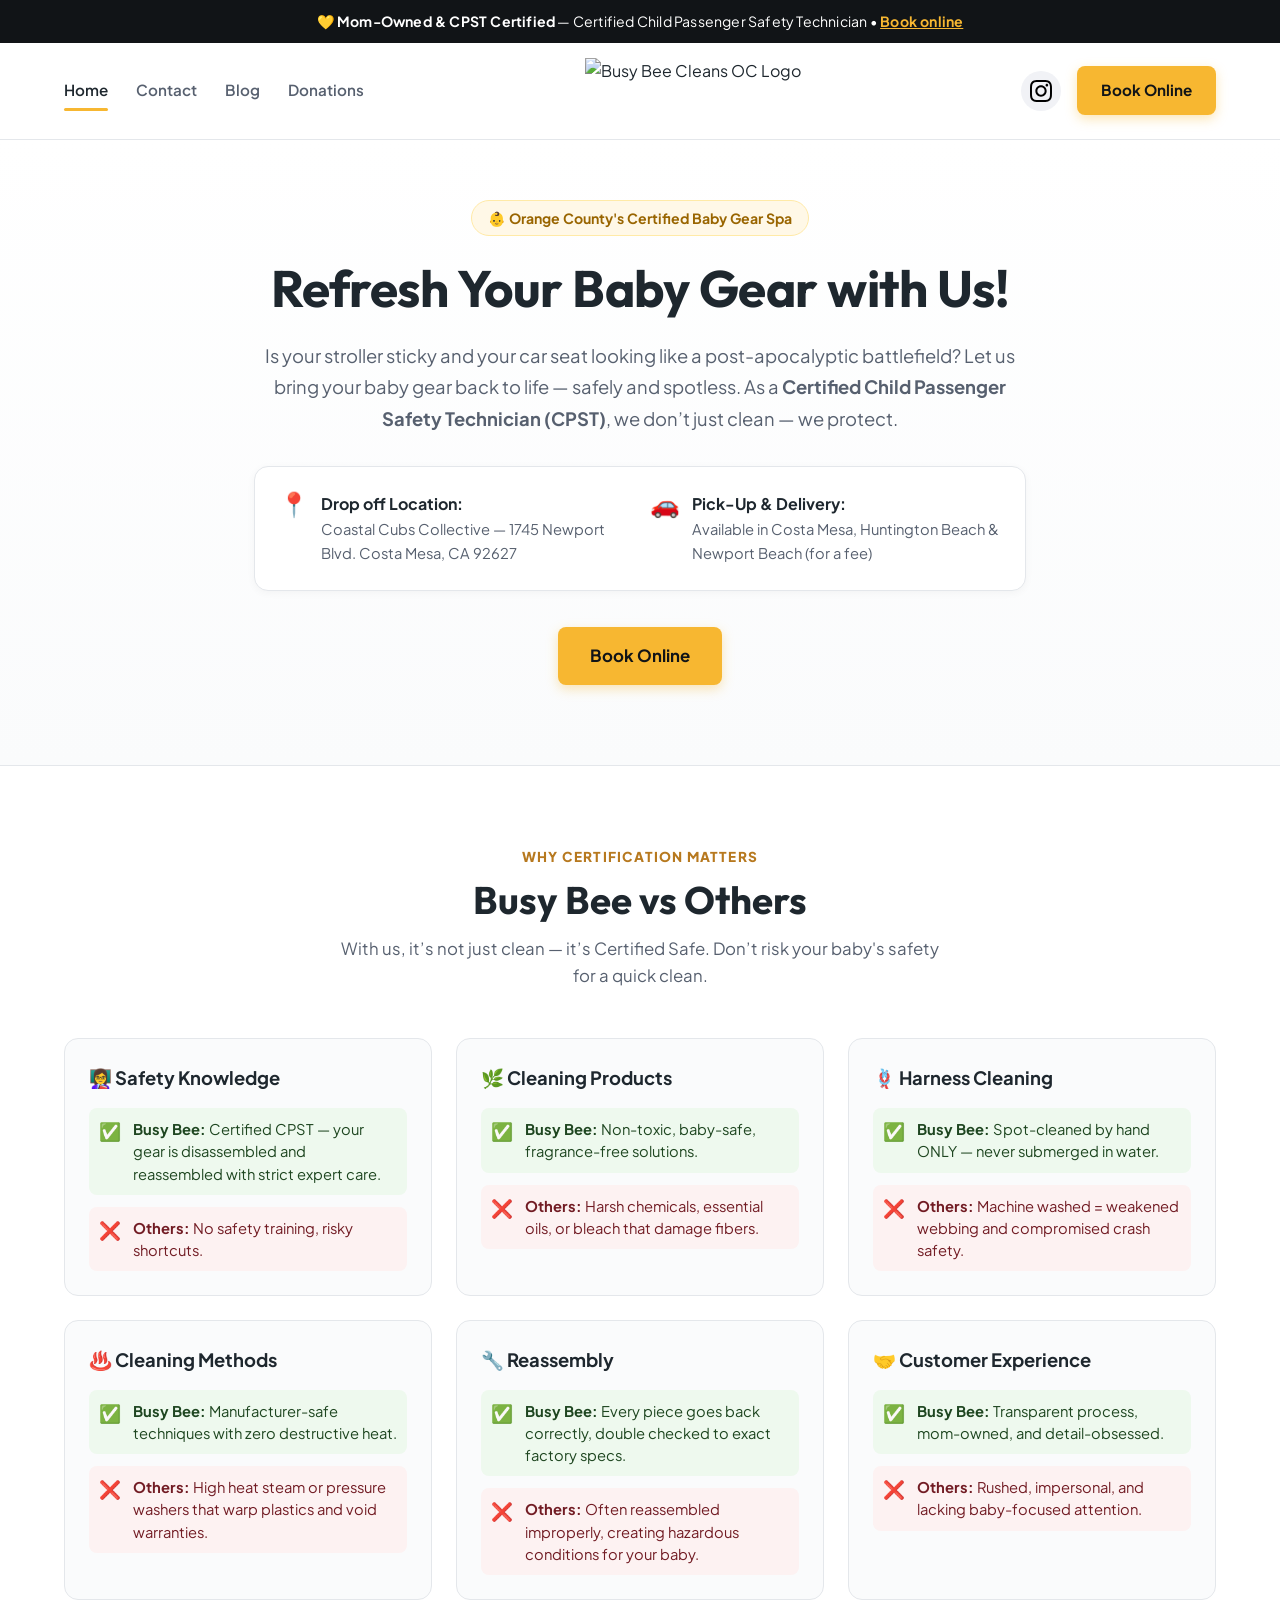
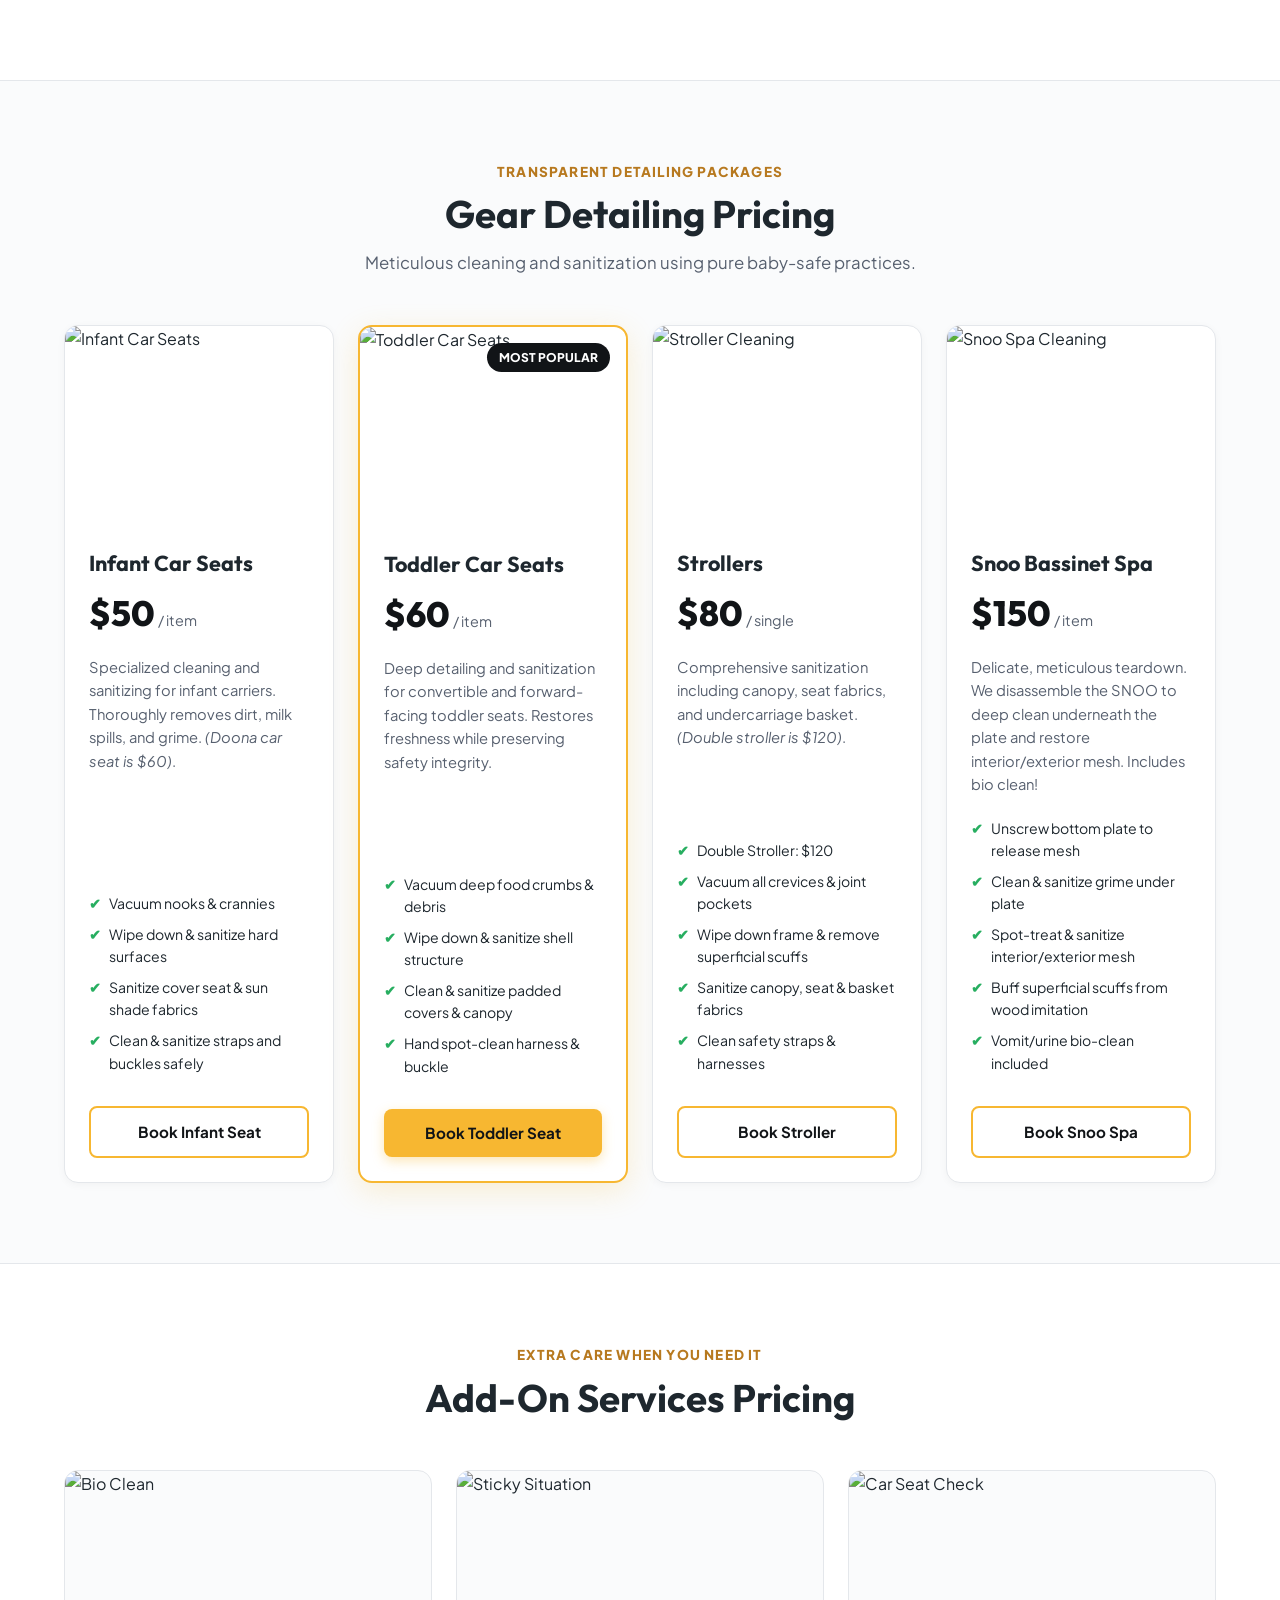
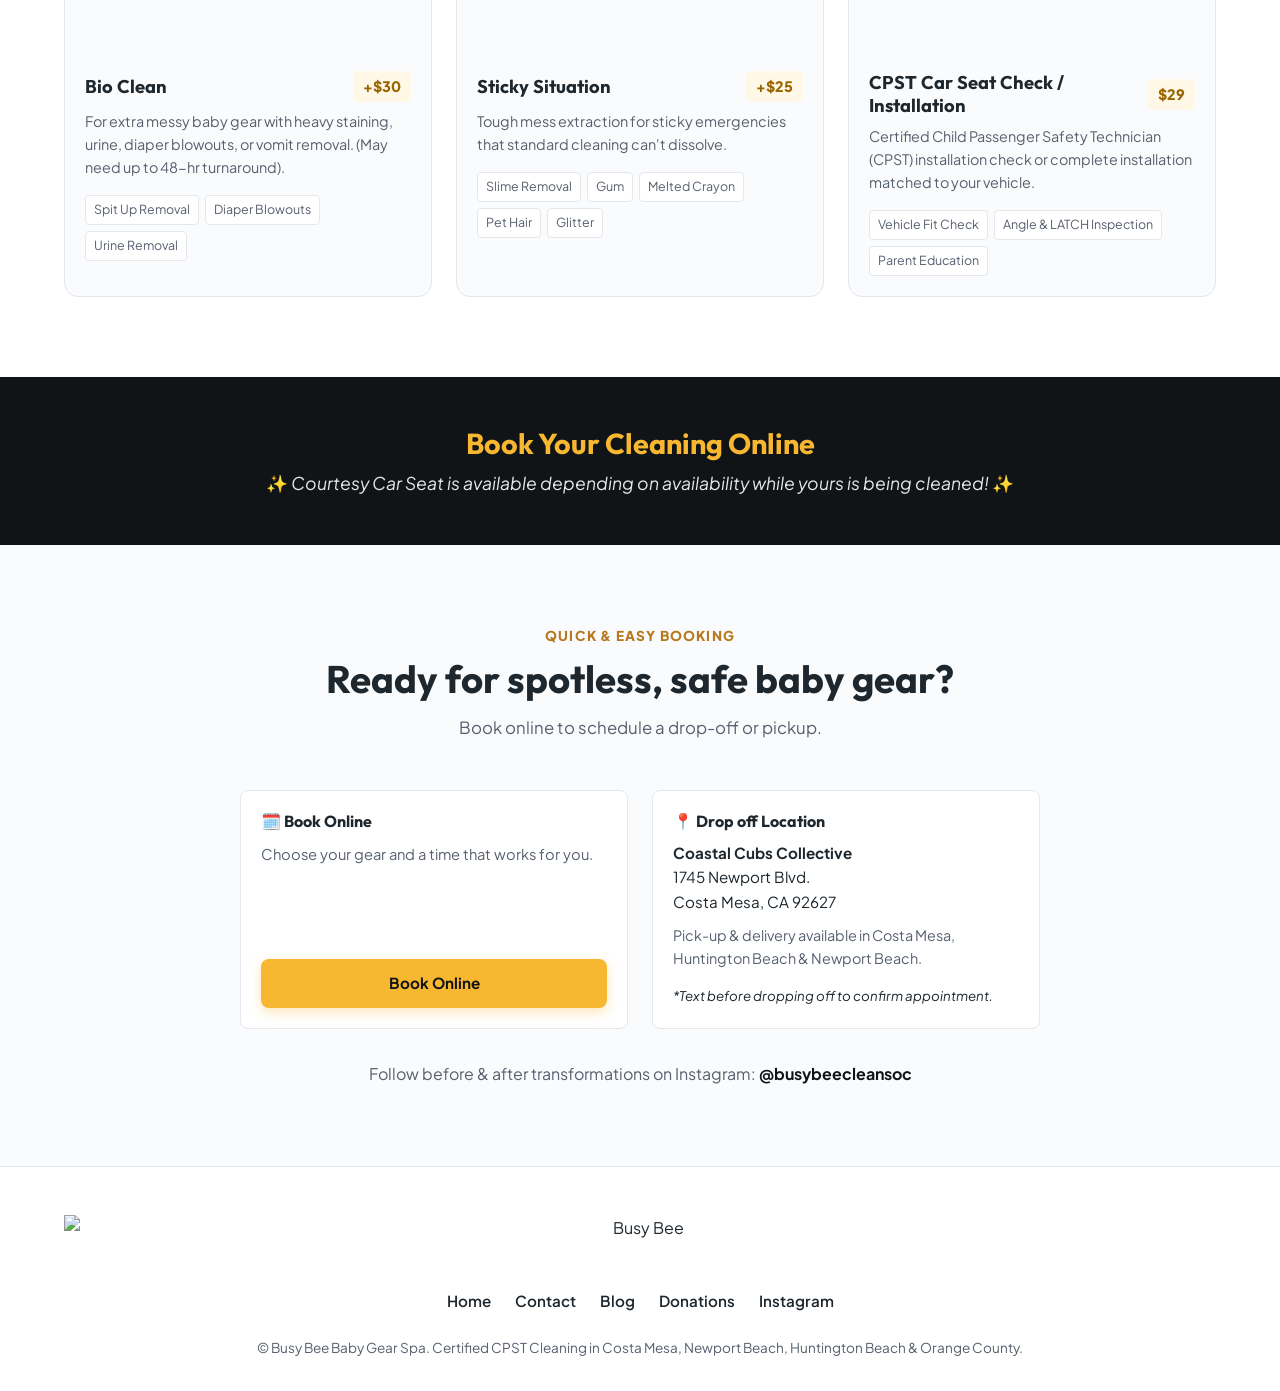
==== commit 44e70d20: "Switch booking CTAs to online booking page; remove call/text buttons - Add book.html with embedded b" ====
--- a/index.html
+++ b/index.html
@@ -1,9 +1,24 @@
 <!DOCTYPE html>
 <html lang="en">
 <head>
+  <!-- Google tag (gtag.js) -->
+  <script async src="https://www.googletagmanager.com/gtag/js?id=G-Y2ZPLSVS7L"></script>
+  <script>
+    window.dataLayer = window.dataLayer || [];
+    function gtag(){dataLayer.push(arguments);}
+    gtag('js', new Date());
+
+    gtag('config', 'G-Y2ZPLSVS7L');
+  </script>
+
   <meta charset="UTF-8" />
   <meta name="viewport" content="width=device-width, initial-scale=1.0" />
   <title>Busy Bee Baby Gear Spa | Certified Baby Equipment Cleaning Costa Mesa & OC</title>
+  <link rel="icon" href="favicon.ico" sizes="32x32" />
+  <link rel="icon" href="favicon.svg" type="image/svg+xml" />
+  <link rel="icon" href="favicon-192.png" type="image/png" sizes="192x192" />
+  <link rel="apple-touch-icon" href="apple-touch-icon.png" />
+  <meta name="theme-color" content="#f7b731" />
   <meta name="description" content="Certified CPST baby gear cleaning services in Costa Mesa, Newport Beach, and Huntington Beach. Safe, non-toxic deep cleaning for strollers, car seats, snoos, and cribs." />
   <meta name="keywords" content="baby equipment cleaning, stroller cleaning Costa Mesa, car seat cleaning Orange County, CPST certified cleaning, Snoo cleaning" />
   <link rel="canonical" href="https://busybeecleansoc.com/" />
@@ -14,15 +29,6 @@
   <meta property="og:title" content="Busy Bee Baby Gear Spa | Professional Cleaning Services" />
   <meta property="og:description" content="Certified CPST baby gear cleaning services. We use non-toxic, baby-safe products and follow manufacturer-certified safety protocols." />
   <meta property="og:image" content="https://images.unsplash.com/photo-1519689680058-324335c77eba?crop=entropy&cs=tinysrgb&fit=max&fm=jpg&q=80&w=1080" />
-  
-  <!-- Google tag (gtag.js) -->
-  <script async src="https://www.googletagmanager.com/gtag/js?id=G-341BPXDMFZ"></script>
-  <script>
-    window.dataLayer = window.dataLayer || [];
-    function gtag(){dataLayer.push(arguments);}
-    gtag('js', new Date());
-    gtag('config', 'G-341BPXDMFZ');
-  </script>
 
   <!-- Google Fonts -->
   <link rel="preconnect" href="https://fonts.googleapis.com">
@@ -43,7 +49,7 @@
 
   <!-- Top Announcement Bar -->
   <div class="top-announcement">
-    <span>💛 <strong>Mom-Owned & CPST Certified</strong> — Certified Child Passenger Safety Technician • Text <a href="tel:9493863031">949-386-3031</a> to book!</span>
+    <span>💛 <strong>Mom-Owned & CPST Certified</strong> — Certified Child Passenger Safety Technician • <a href="./book.html">Book online</a></span>
   </div>
 
   <!-- Header -->
@@ -68,7 +74,7 @@
             <path d="M12 2.163c3.204 0 3.584.012 4.85.07 3.252.148 4.771 1.691 4.919 4.919.058 1.265.069 1.645.069 4.849 0 3.205-.012 3.584-.069 4.849-.149 3.225-1.664 4.771-4.919 4.919-1.266.058-1.644.07-4.85.07-3.204 0-3.584-.012-4.849-.07-3.26-.149-4.771-1.699-4.919-4.92-.058-1.265-.07-1.644-.07-4.849 0-3.204.013-3.583.07-4.849.149-3.227 1.664-4.771 4.919-4.919 1.266-.057 1.645-.069 4.849-.069zm0-2.163c-3.259 0-3.667.014-4.947.072-4.358.2-6.78 2.618-6.98 6.98-.059 1.281-.073 1.689-.073 4.948 0 3.259.014 3.668.072 4.948.2 4.358 2.618 6.78 6.98 6.98 1.281.058 1.689.072 4.948.072 3.259 0 3.668-.014 4.948-.072 4.354-.2 6.782-2.618 6.979-6.98.059-1.28.073-1.689.073-4.948 0-3.259-.014-3.667-.072-4.947-.196-4.354-2.617-6.78-6.979-6.98-1.281-.059-1.69-.073-4.949-.073zm0 5.838c-3.403 0-6.162 2.759-6.162 6.162s2.759 6.163 6.162 6.163 6.162-2.759 6.162-6.163c0-3.403-2.759-6.162-6.162-6.162zm0 10.162c-2.209 0-4-1.79-4-4 0-2.209 1.791-4 4-4s4 1.791 4 4c0 2.21-1.791 4-4 4zm6.406-11.845c-.796 0-1.441.645-1.441 1.44s.645 1.44 1.441 1.44c.795 0 1.439-.645 1.439-1.44s-.644-1.44-1.439-1.44z"/>
           </svg>
         </a>
-        <a href="sms:9493863031" class="btn btn-primary">Book via Text</a>
+        <a href="./book.html" class="btn btn-primary">Book Online</a>
         <button class="mobile-toggle" aria-label="Toggle menu" onclick="toggleMenu()">
           <span></span><span></span><span></span>
         </button>
@@ -82,7 +88,7 @@
     <a href="./contact.html" class="mobile-nav-link">Contact</a>
     <a href="./blog.html" class="mobile-nav-link">Blog</a>
     <a href="./donations.html" class="mobile-nav-link">Donations</a>
-    <a href="tel:9493863031" class="btn btn-primary mt-4">Call / Text 949-386-3031</a>
+    <a href="./book.html" class="btn btn-primary mt-4">Book Online</a>
   </div>
 
   <!-- Hero Section -->
@@ -114,7 +120,7 @@
       </div>
 
       <div class="hero-cta-group">
-        <a href="sms:9493863031" class="btn btn-primary btn-large">Text 949-386-3031 to Book</a>
+        <a href="./book.html" class="btn btn-primary btn-large">Book Online</a>
       </div>
     </div>
   </section>
@@ -231,7 +237,7 @@
               <li><span>✔</span> Sanitize cover seat & sun shade fabrics</li>
               <li><span>✔</span> Clean & sanitize straps and buckles safely</li>
             </ul>
-            <a href="sms:9493863031" class="btn btn-outline">Book Infant Seat</a>
+            <a href="./book.html" class="btn btn-outline">Book Infant Seat</a>
           </div>
         </div>
 
@@ -253,7 +259,7 @@
               <li><span>✔</span> Clean & sanitize padded covers & canopy</li>
               <li><span>✔</span> Hand spot-clean harness & buckle</li>
             </ul>
-            <a href="sms:9493863031" class="btn btn-primary">Book Toddler Seat</a>
+            <a href="./book.html" class="btn btn-primary">Book Toddler Seat</a>
           </div>
         </div>
 
@@ -275,7 +281,7 @@
               <li><span>✔</span> Sanitize canopy, seat & basket fabrics</li>
               <li><span>✔</span> Clean safety straps & harnesses</li>
             </ul>
-            <a href="sms:9493863031" class="btn btn-outline">Book Stroller</a>
+            <a href="./book.html" class="btn btn-outline">Book Stroller</a>
           </div>
         </div>
 
@@ -297,7 +303,7 @@
               <li><span>✔</span> Buff superficial scuffs from wood imitation</li>
               <li><span>✔</span> Vomit/urine bio-clean included</li>
             </ul>
-            <a href="sms:9493863031" class="btn btn-outline">Book Snoo Spa</a>
+            <a href="./book.html" class="btn btn-outline">Book Snoo Spa</a>
           </div>
         </div>
       </div>
@@ -375,7 +381,7 @@
   <!-- Courtesy Banner -->
   <section class="courtesy-banner">
     <div class="container text-center">
-      <h3>Call or Text <a href="tel:9493863031">949-386-3031</a></h3>
+      <h3><a href="./book.html">Book Your Cleaning Online</a></h3>
       <p>✨ <em>Courtesy Car Seat is available depending on availability while yours is being cleaned!</em> ✨</p>
     </div>
   </section>
@@ -386,18 +392,17 @@
       <div class="section-heading text-center">
         <span class="eyebrow">Quick & Easy Booking</span>
         <h2>Ready for spotless, safe baby gear?</h2>
-        <p class="section-desc">For fastest response, please text or call to schedule a drop-off or pickup.</p>
+        <p class="section-desc">Book online to schedule a drop-off or pickup.</p>
       </div>
 
       <div style="max-width: 800px; margin: 0 auto; display: grid; grid-template-columns: repeat(auto-fit, minmax(280px, 1fr)); gap: 24px;">
         <div class="contact-box" style="margin-bottom: 0; display: flex; flex-direction: column; justify-content: space-between;">
           <div>
-            <h4>📱 Call or Text Us</h4>
-            <p style="font-size: 1.4rem; font-weight: 800; margin: 12px 0;"><a href="tel:9493863031" style="color: #b7791f;">949-386-3031</a></p>
-            <p style="color: var(--text-muted); font-size: 0.92rem;">Direct line for instant booking, quotes, and questions.</p>
+            <h4>🗓️ Book Online</h4>
+            <p style="color: var(--text-muted); font-size: 0.92rem; margin-top: 12px;">Choose your gear and a time that works for you.</p>
           </div>
           <div style="margin-top: 16px;">
-            <a href="sms:9493863031" class="btn btn-primary btn-block">Text Us Directly</a>
+            <a href="./book.html" class="btn btn-primary btn-block">Book Online</a>
           </div>
         </div>
 
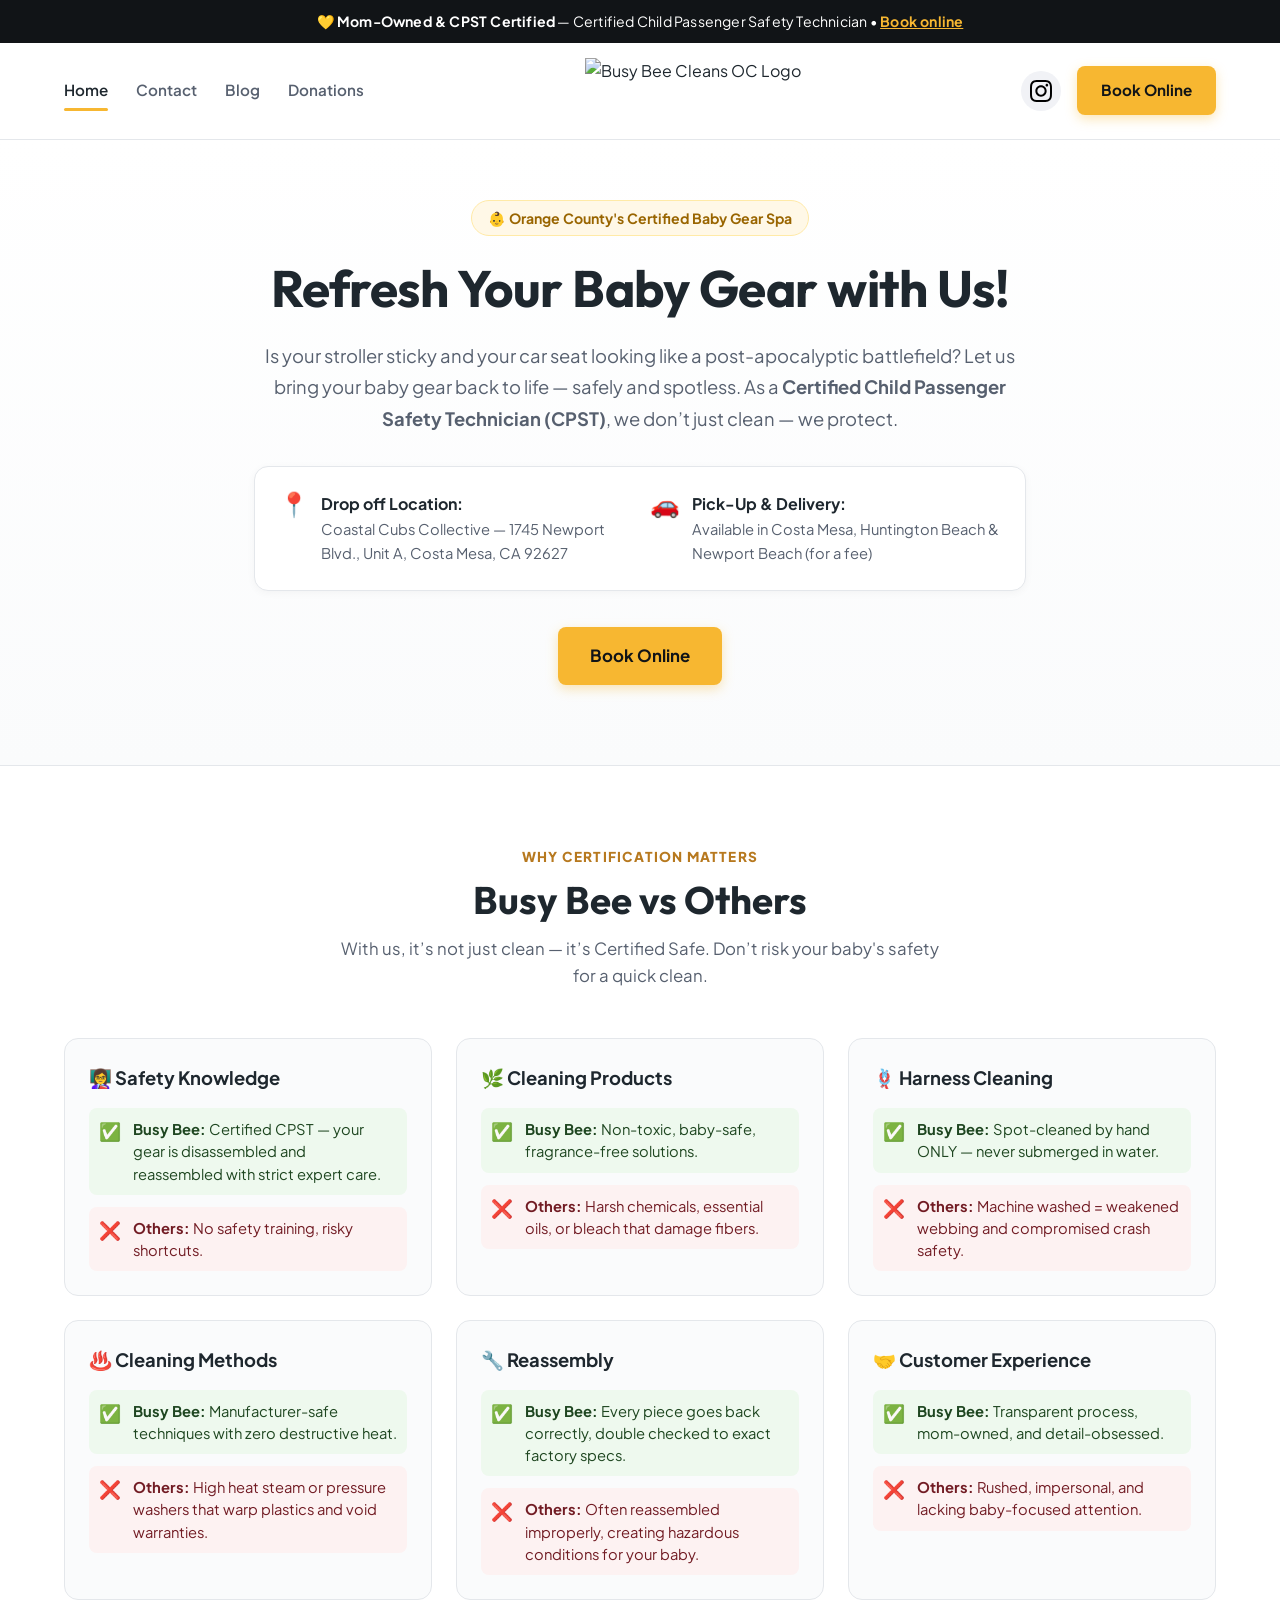
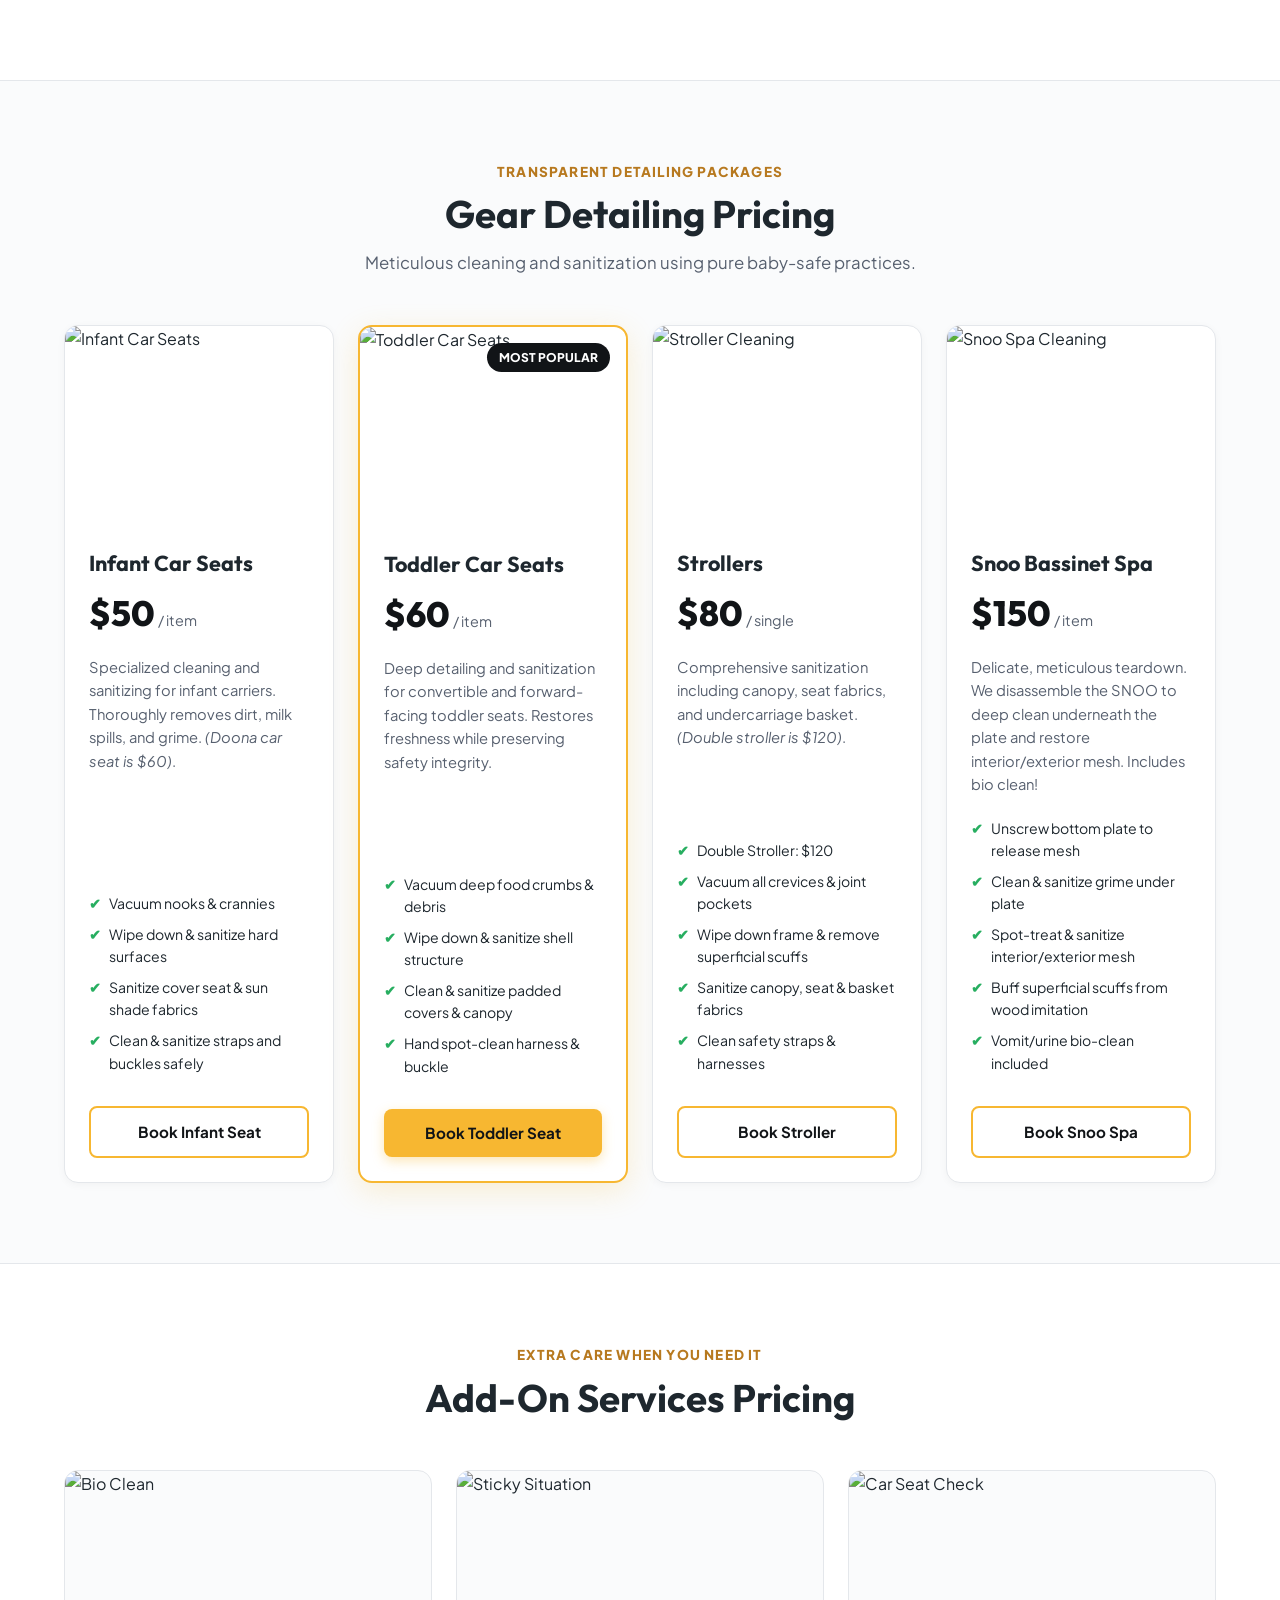
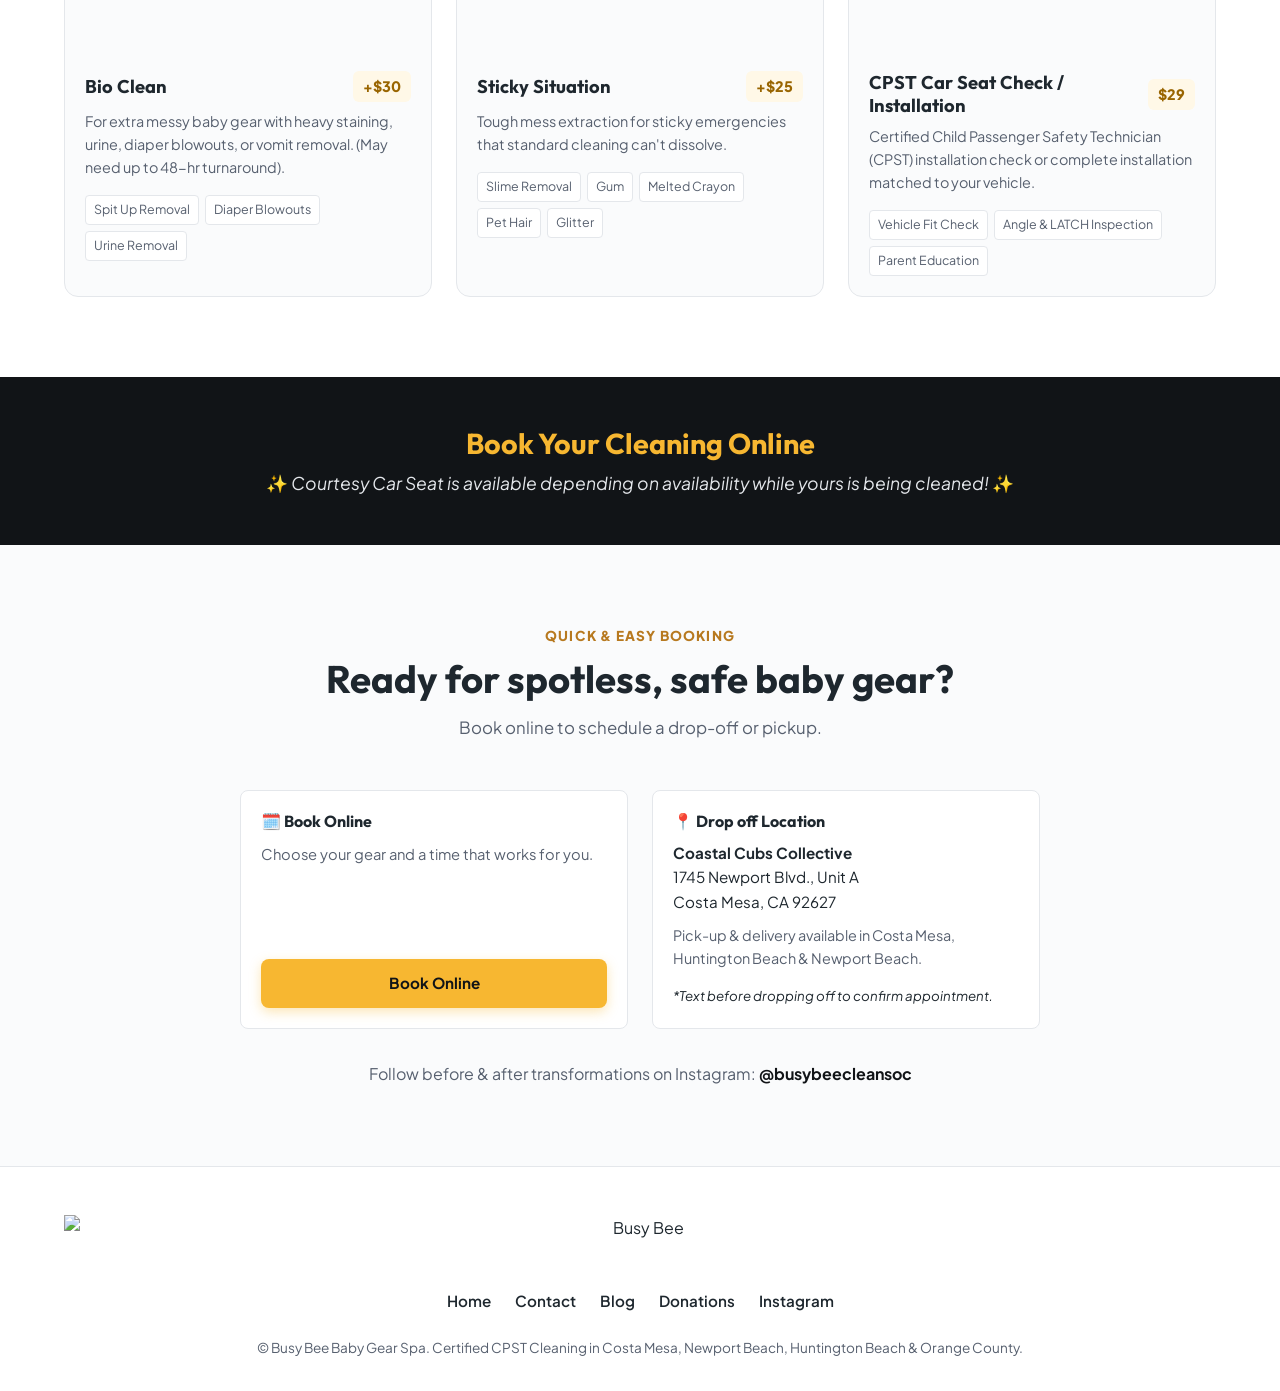
==== commit 4bd14370: "Booking frame fills viewport; remove phone number; add Unit A to address - book.html: size the booki" ====
--- a/index.html
+++ b/index.html
@@ -107,7 +107,7 @@
           <div class="detail-icon">📍</div>
           <div>
             <strong>Drop off Location:</strong>
-            <p>Coastal Cubs Collective — 1745 Newport Blvd. Costa Mesa, CA 92627</p>
+            <p>Coastal Cubs Collective — 1745 Newport Blvd., Unit A, Costa Mesa, CA 92627</p>
           </div>
         </div>
         <div class="detail-item">
@@ -408,7 +408,7 @@
 
         <div class="contact-box" style="margin-bottom: 0;">
           <h4>📍 Drop off Location</h4>
-          <p style="margin: 10px 0;"><strong>Coastal Cubs Collective</strong><br>1745 Newport Blvd.<br>Costa Mesa, CA 92627</p>
+          <p style="margin: 10px 0;"><strong>Coastal Cubs Collective</strong><br>1745 Newport Blvd., Unit A<br>Costa Mesa, CA 92627</p>
           <p style="color: var(--text-muted); font-size: 0.9rem; margin-bottom: 12px;">
             Pick-up & delivery available in Costa Mesa, Huntington Beach & Newport Beach.
           </p>
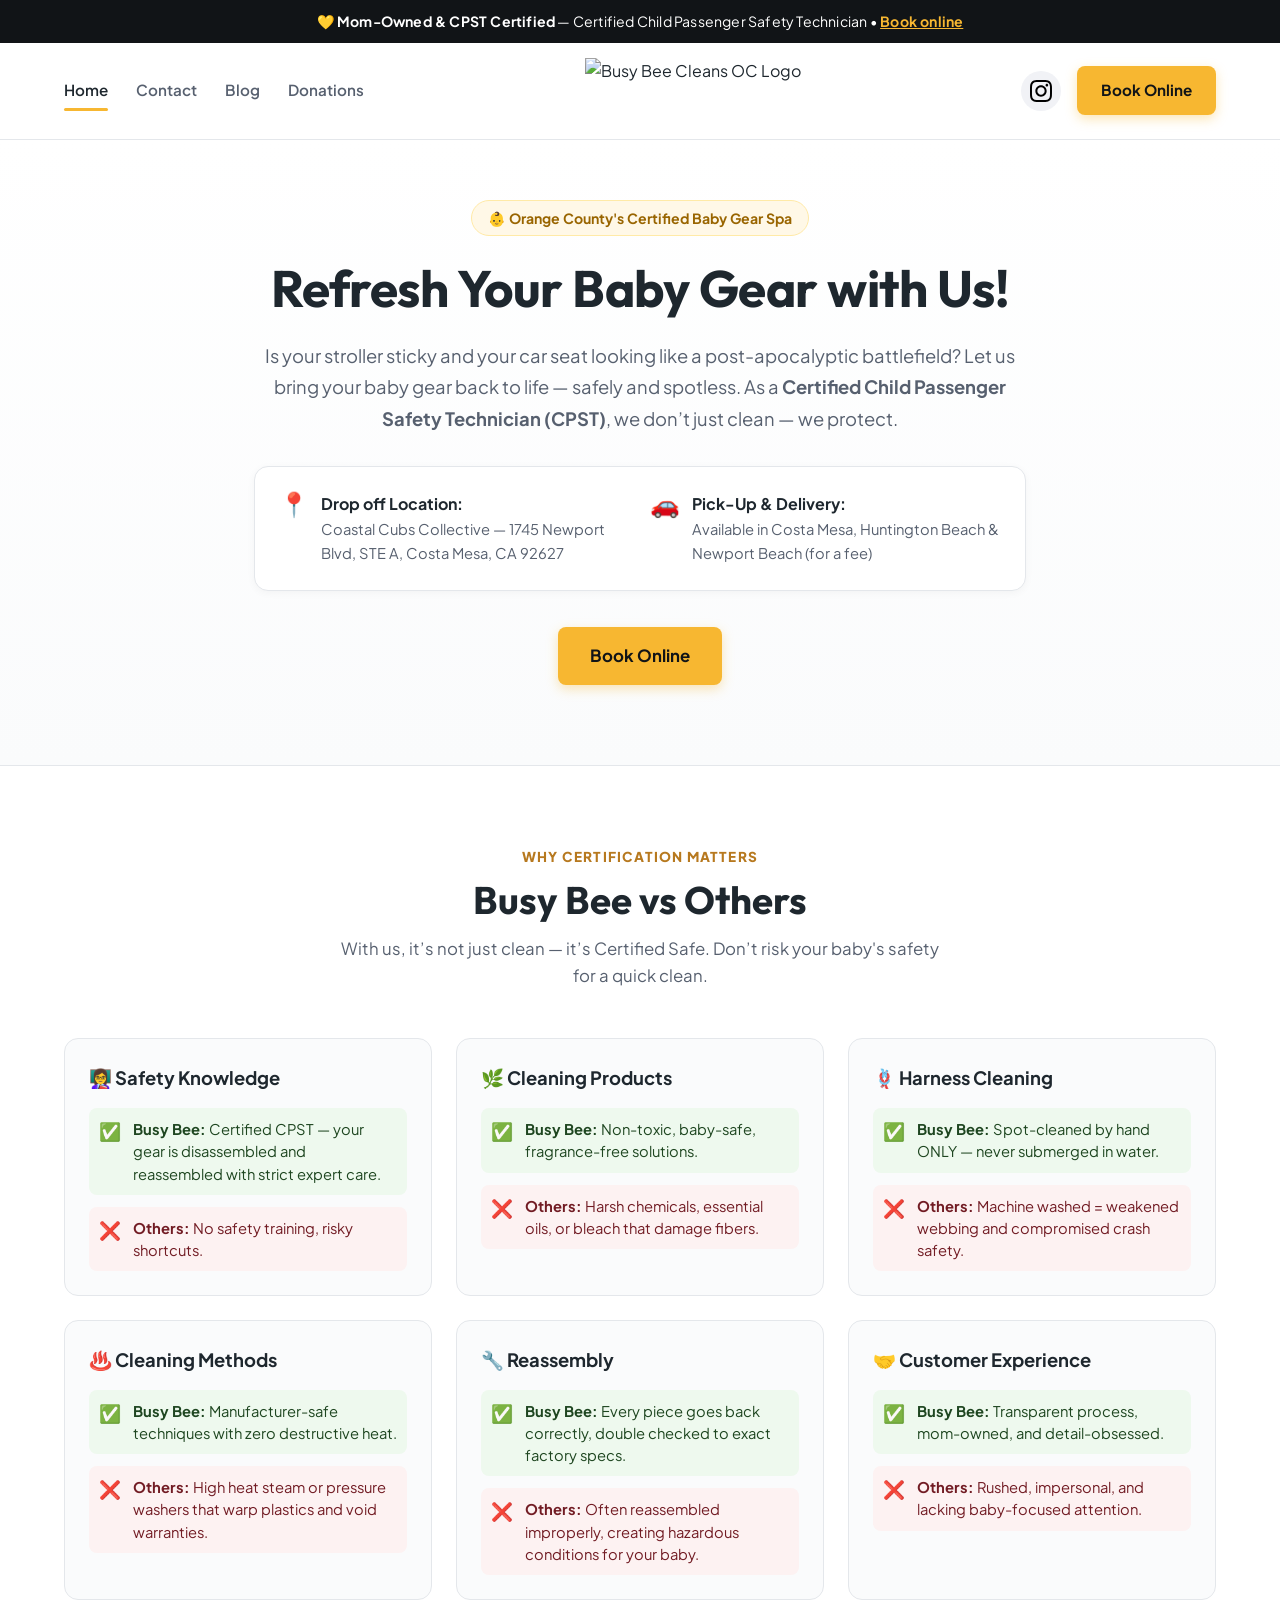
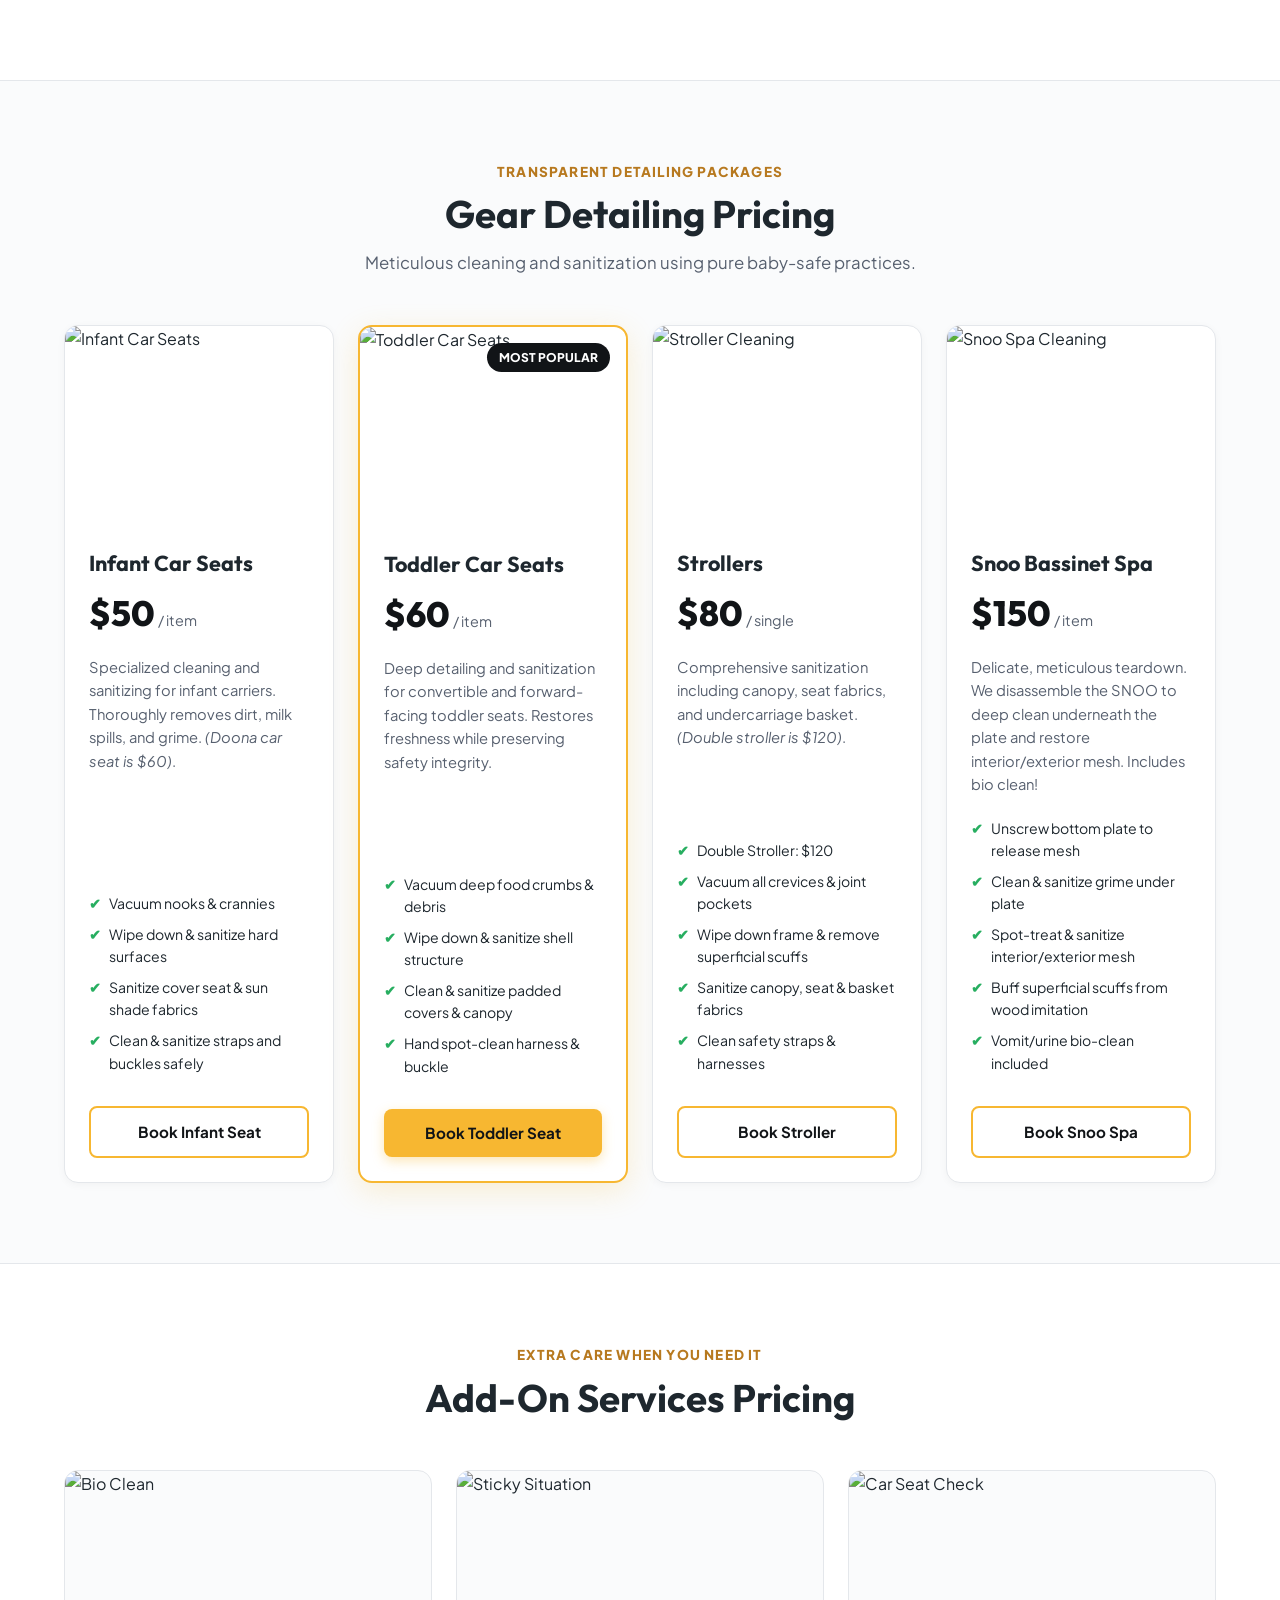
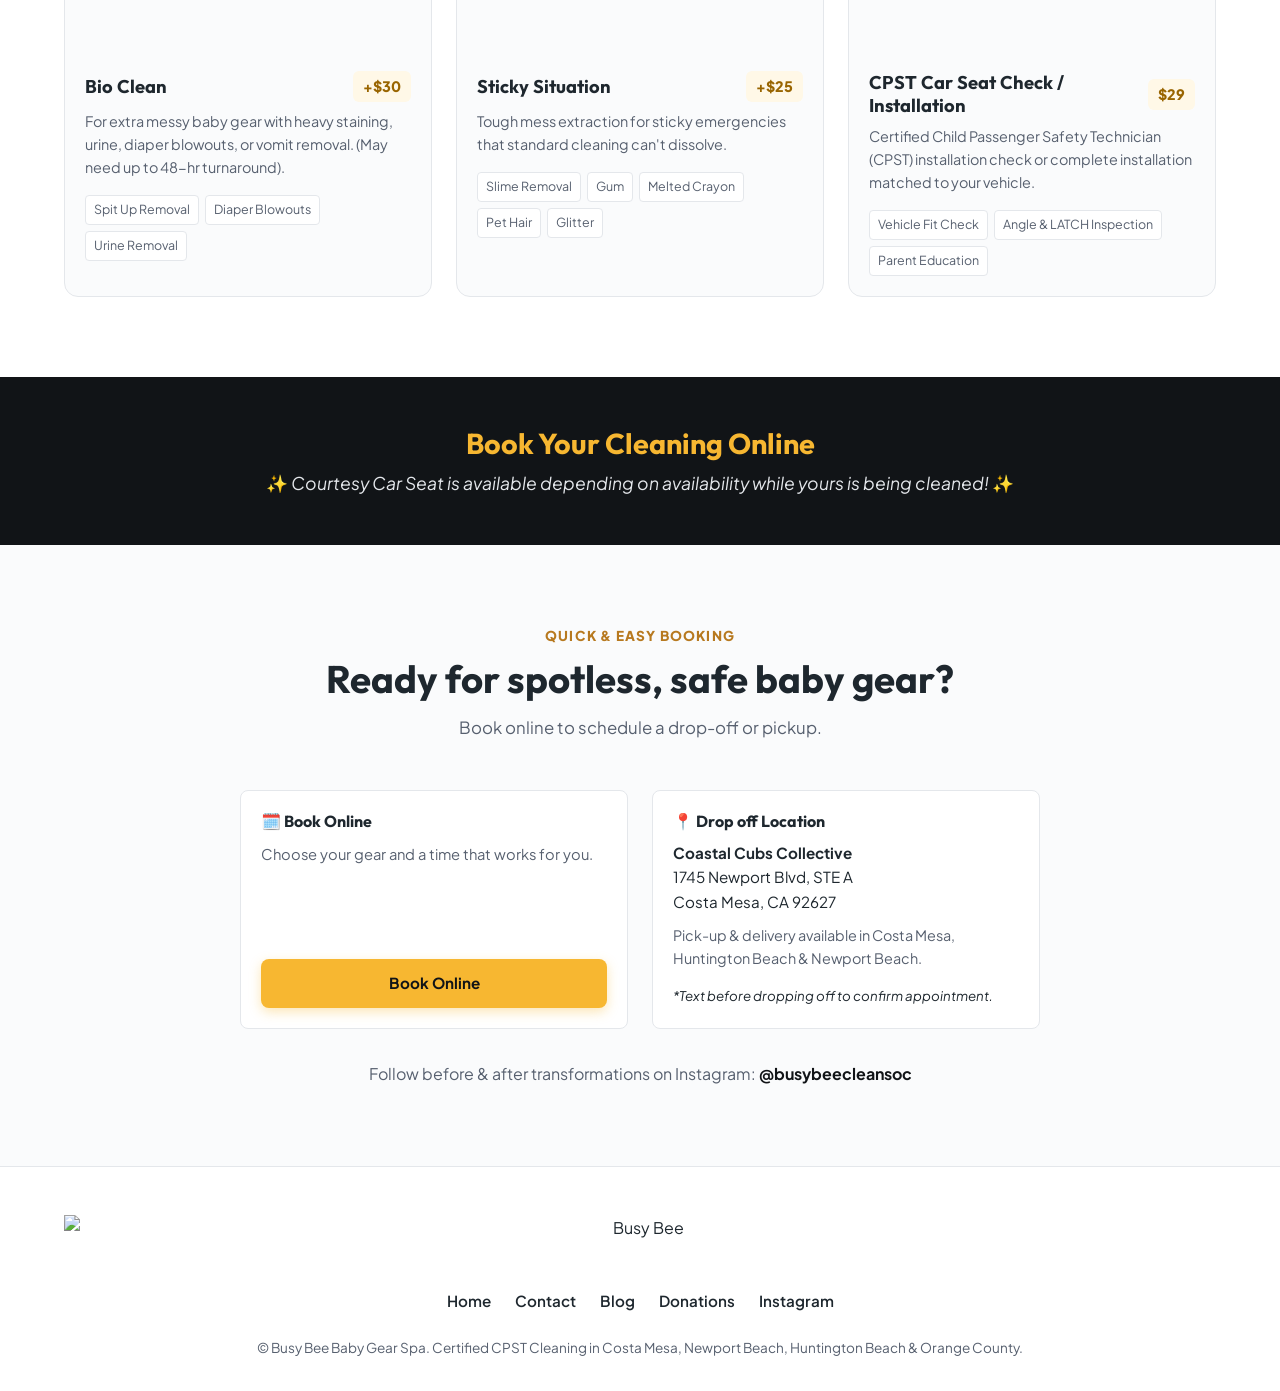
==== commit 22e5ba02: "Update address to 1745 Newport Blvd, STE A, Costa Mesa, CA 92627 Co-Authored-By: Claude Opus 5.5 <no" ====
--- a/index.html
+++ b/index.html
@@ -107,7 +107,7 @@
           <div class="detail-icon">📍</div>
           <div>
             <strong>Drop off Location:</strong>
-            <p>Coastal Cubs Collective — 1745 Newport Blvd., Unit A, Costa Mesa, CA 92627</p>
+            <p>Coastal Cubs Collective — 1745 Newport Blvd, STE A, Costa Mesa, CA 92627</p>
           </div>
         </div>
         <div class="detail-item">
@@ -408,7 +408,7 @@
 
         <div class="contact-box" style="margin-bottom: 0;">
           <h4>📍 Drop off Location</h4>
-          <p style="margin: 10px 0;"><strong>Coastal Cubs Collective</strong><br>1745 Newport Blvd., Unit A<br>Costa Mesa, CA 92627</p>
+          <p style="margin: 10px 0;"><strong>Coastal Cubs Collective</strong><br>1745 Newport Blvd, STE A<br>Costa Mesa, CA 92627</p>
           <p style="color: var(--text-muted); font-size: 0.9rem; margin-bottom: 12px;">
             Pick-up & delivery available in Costa Mesa, Huntington Beach & Newport Beach.
           </p>
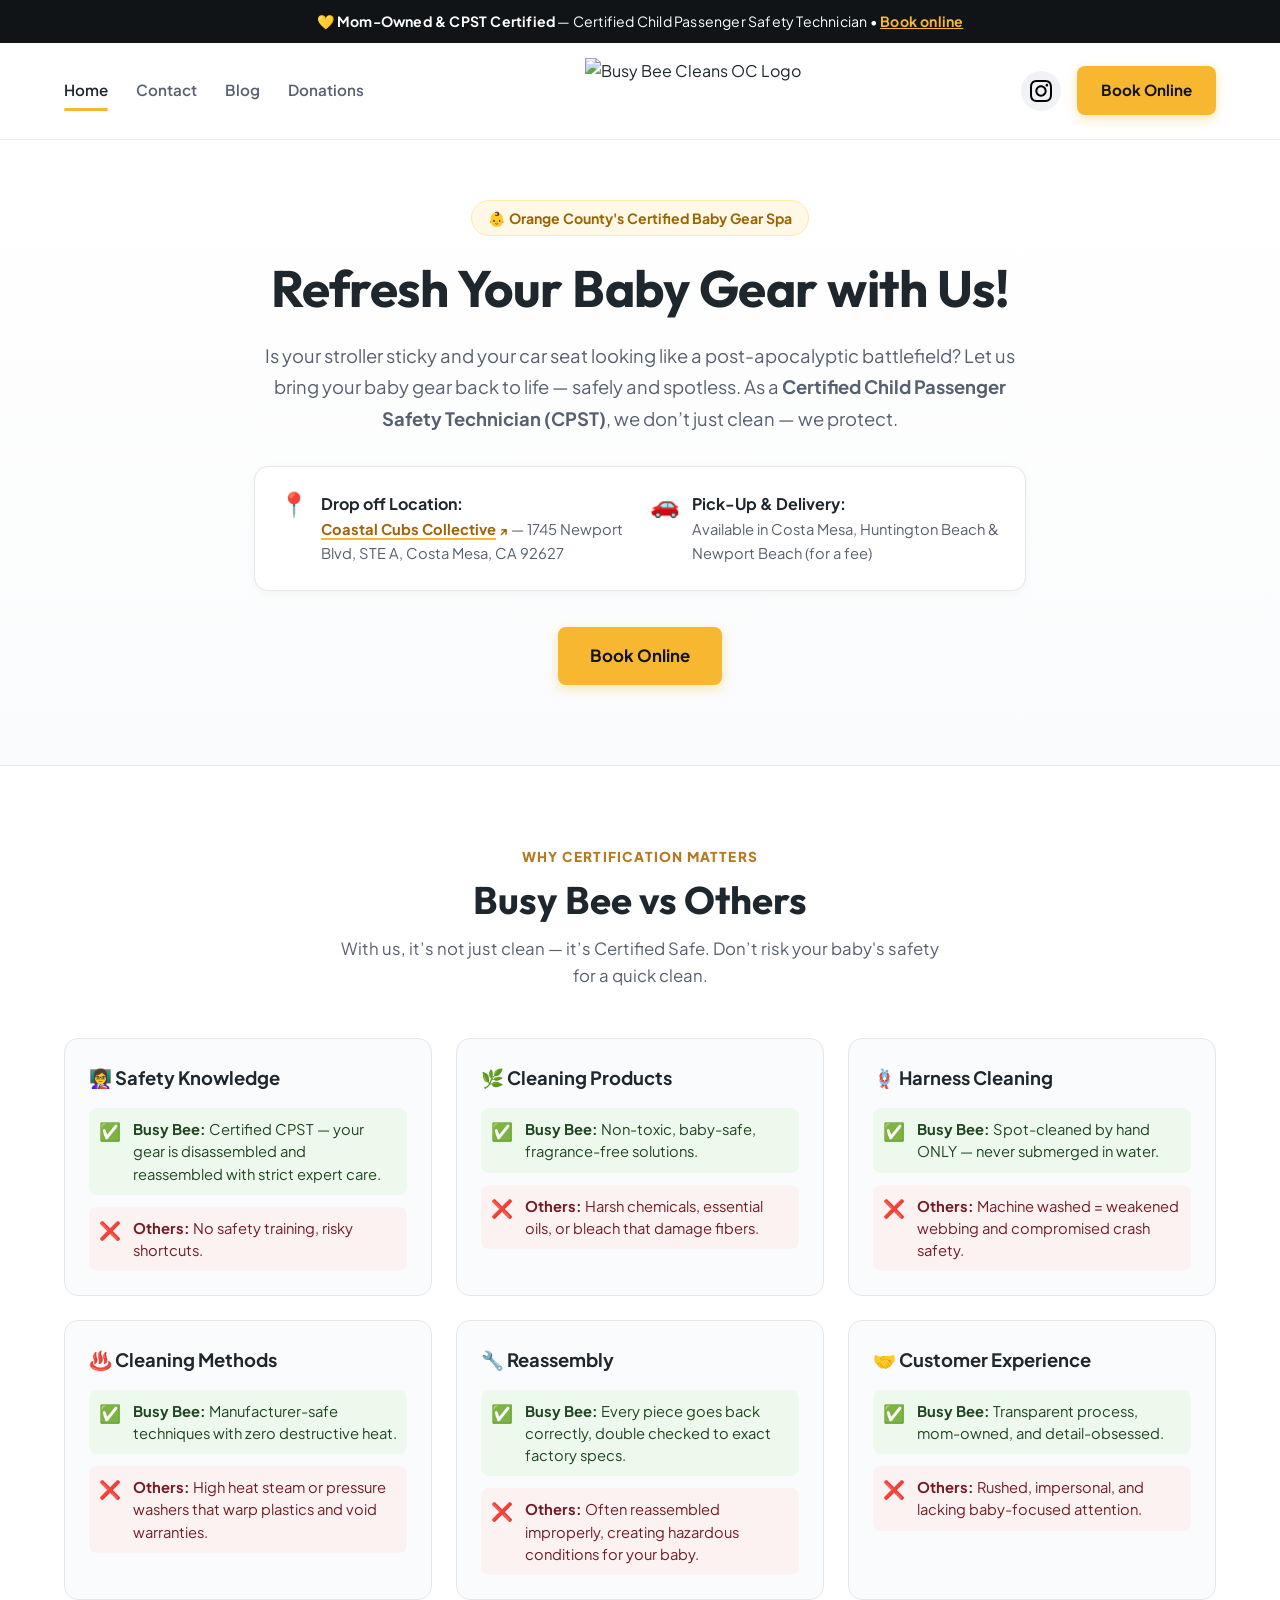
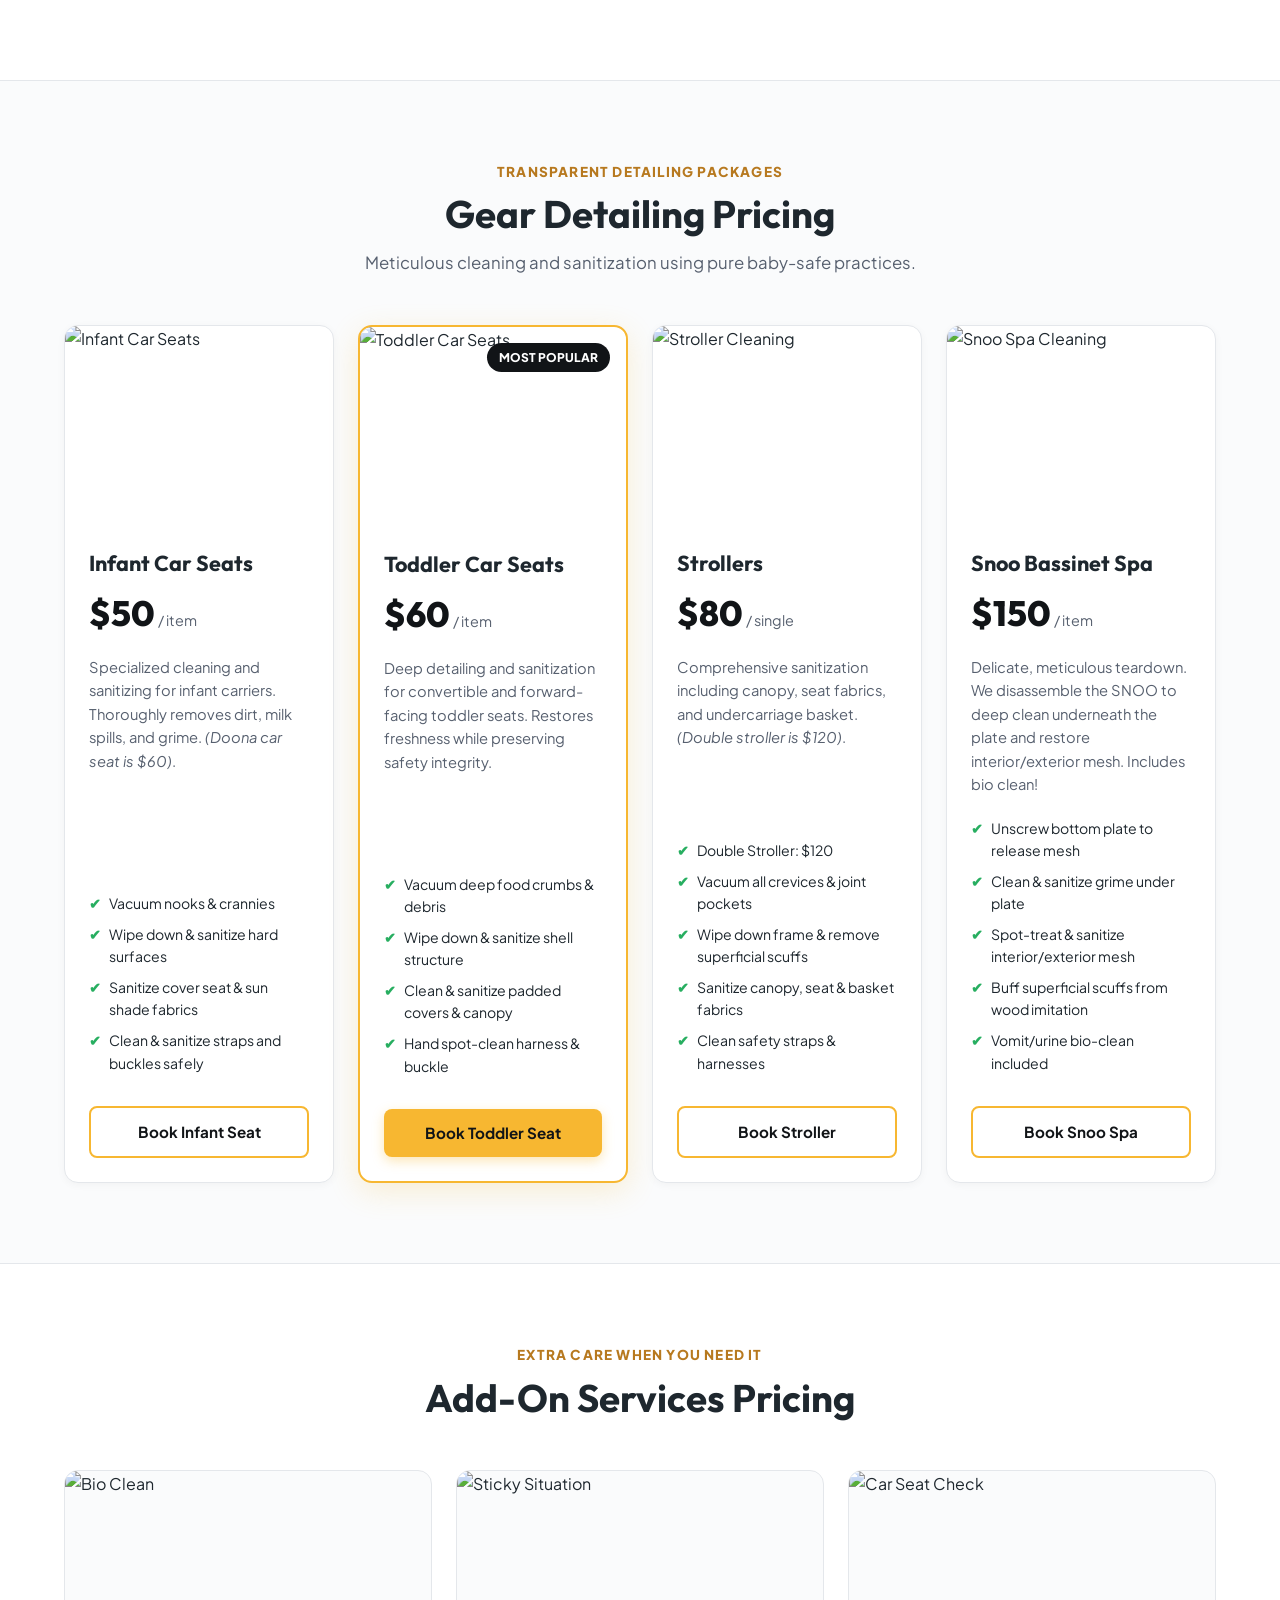
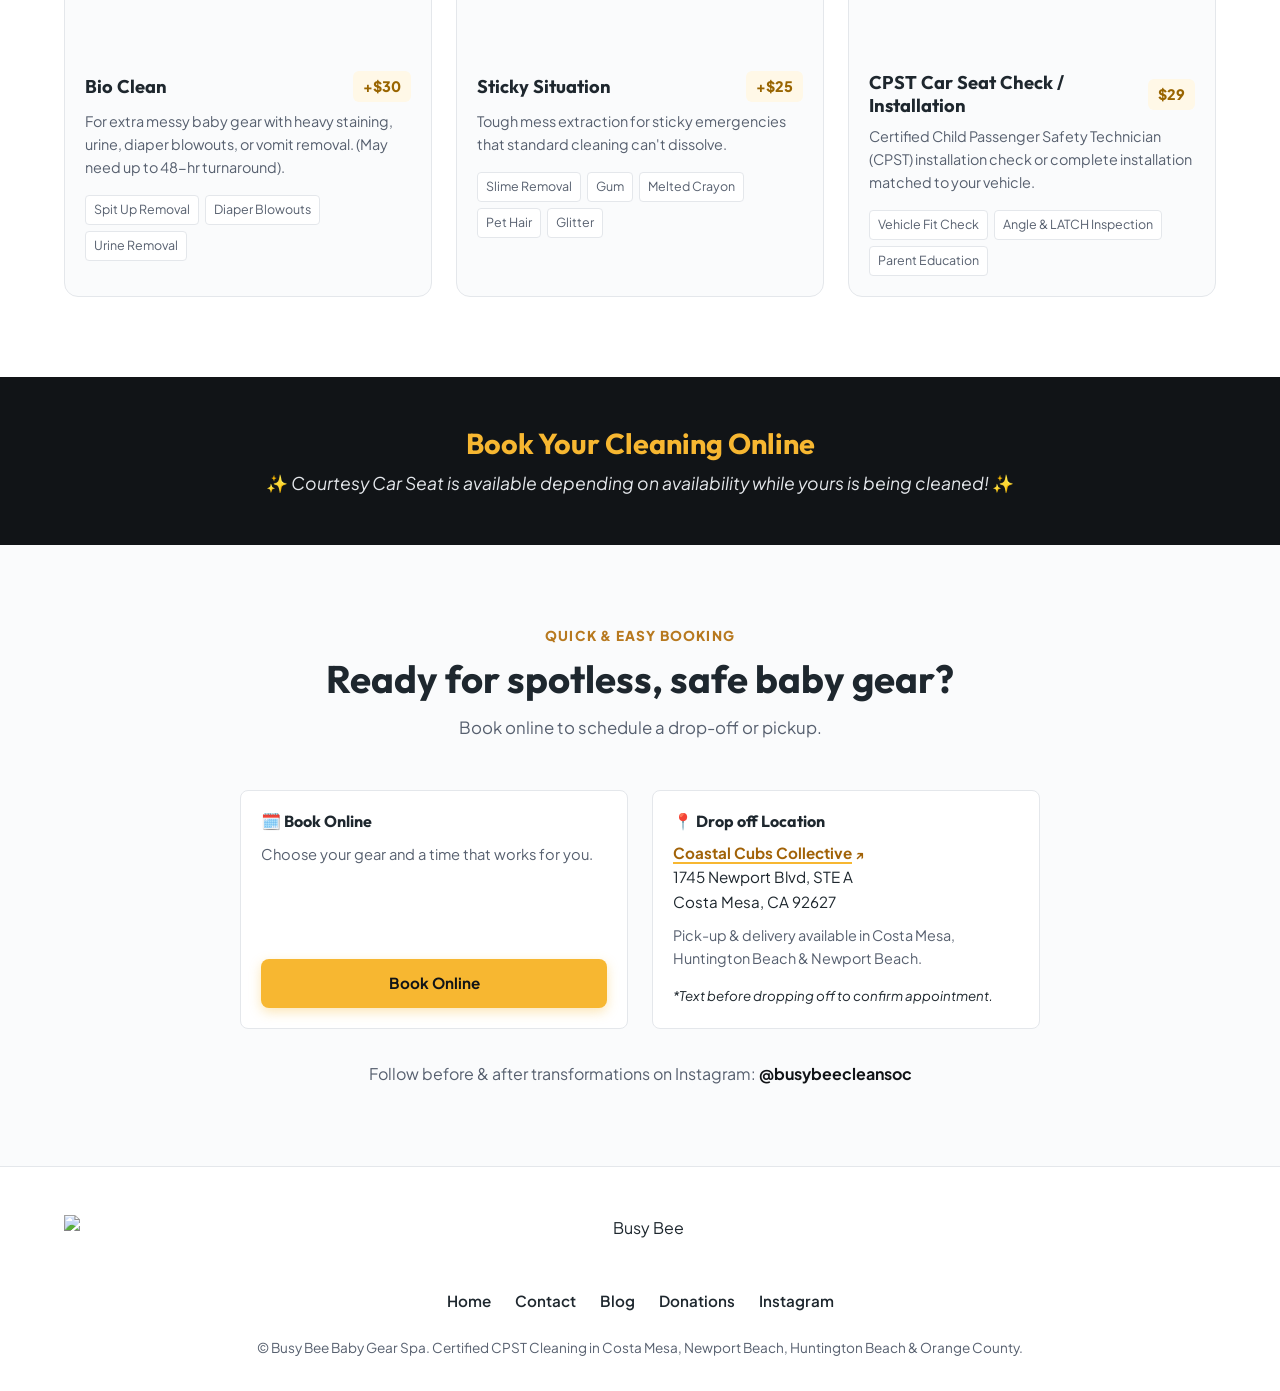
==== commit fa46328a: "Style Coastal Cubs Collective link so it reads as clickable Co-Authored-By: Claude Opus 5.5 <noreply" ====
--- a/index.html
+++ b/index.html
@@ -107,7 +107,7 @@
           <div class="detail-icon">📍</div>
           <div>
             <strong>Drop off Location:</strong>
-            <p>Coastal Cubs Collective — 1745 Newport Blvd, STE A, Costa Mesa, CA 92627</p>
+            <p><a href="https://coastalcubscollective.com" target="_blank" rel="noopener" class="location-link">Coastal Cubs Collective<span class="ext-icon" aria-hidden="true">↗</span></a> — 1745 Newport Blvd, STE A, Costa Mesa, CA 92627</p>
           </div>
         </div>
         <div class="detail-item">
@@ -408,7 +408,7 @@
 
         <div class="contact-box" style="margin-bottom: 0;">
           <h4>📍 Drop off Location</h4>
-          <p style="margin: 10px 0;"><strong>Coastal Cubs Collective</strong><br>1745 Newport Blvd, STE A<br>Costa Mesa, CA 92627</p>
+          <p style="margin: 10px 0;"><strong><a href="https://coastalcubscollective.com" target="_blank" rel="noopener" class="location-link">Coastal Cubs Collective<span class="ext-icon" aria-hidden="true">↗</span></a></strong><br>1745 Newport Blvd, STE A<br>Costa Mesa, CA 92627</p>
           <p style="color: var(--text-muted); font-size: 0.9rem; margin-bottom: 12px;">
             Pick-up & delivery available in Costa Mesa, Huntington Beach & Newport Beach.
           </p>
--- a/styles.css
+++ b/styles.css
@@ -667,3 +667,27 @@
     grid-template-columns: 1fr;
   }
 }
+
+/* Clearly clickable external location link */
+a.location-link {
+  color: #a16207;
+  font-weight: 700;
+  text-decoration: underline;
+  text-decoration-color: var(--primary-color);
+  text-decoration-thickness: 2px;
+  text-underline-offset: 3px;
+  cursor: pointer;
+}
+a.location-link:hover,
+a.location-link:focus-visible {
+  color: var(--text-main);
+  background: var(--primary-light);
+  text-decoration-color: var(--primary-hover);
+  border-radius: 4px;
+}
+a.location-link .ext-icon {
+  display: inline-block;
+  margin-left: 3px;
+  font-size: 0.85em;
+  text-decoration: none;
+}
